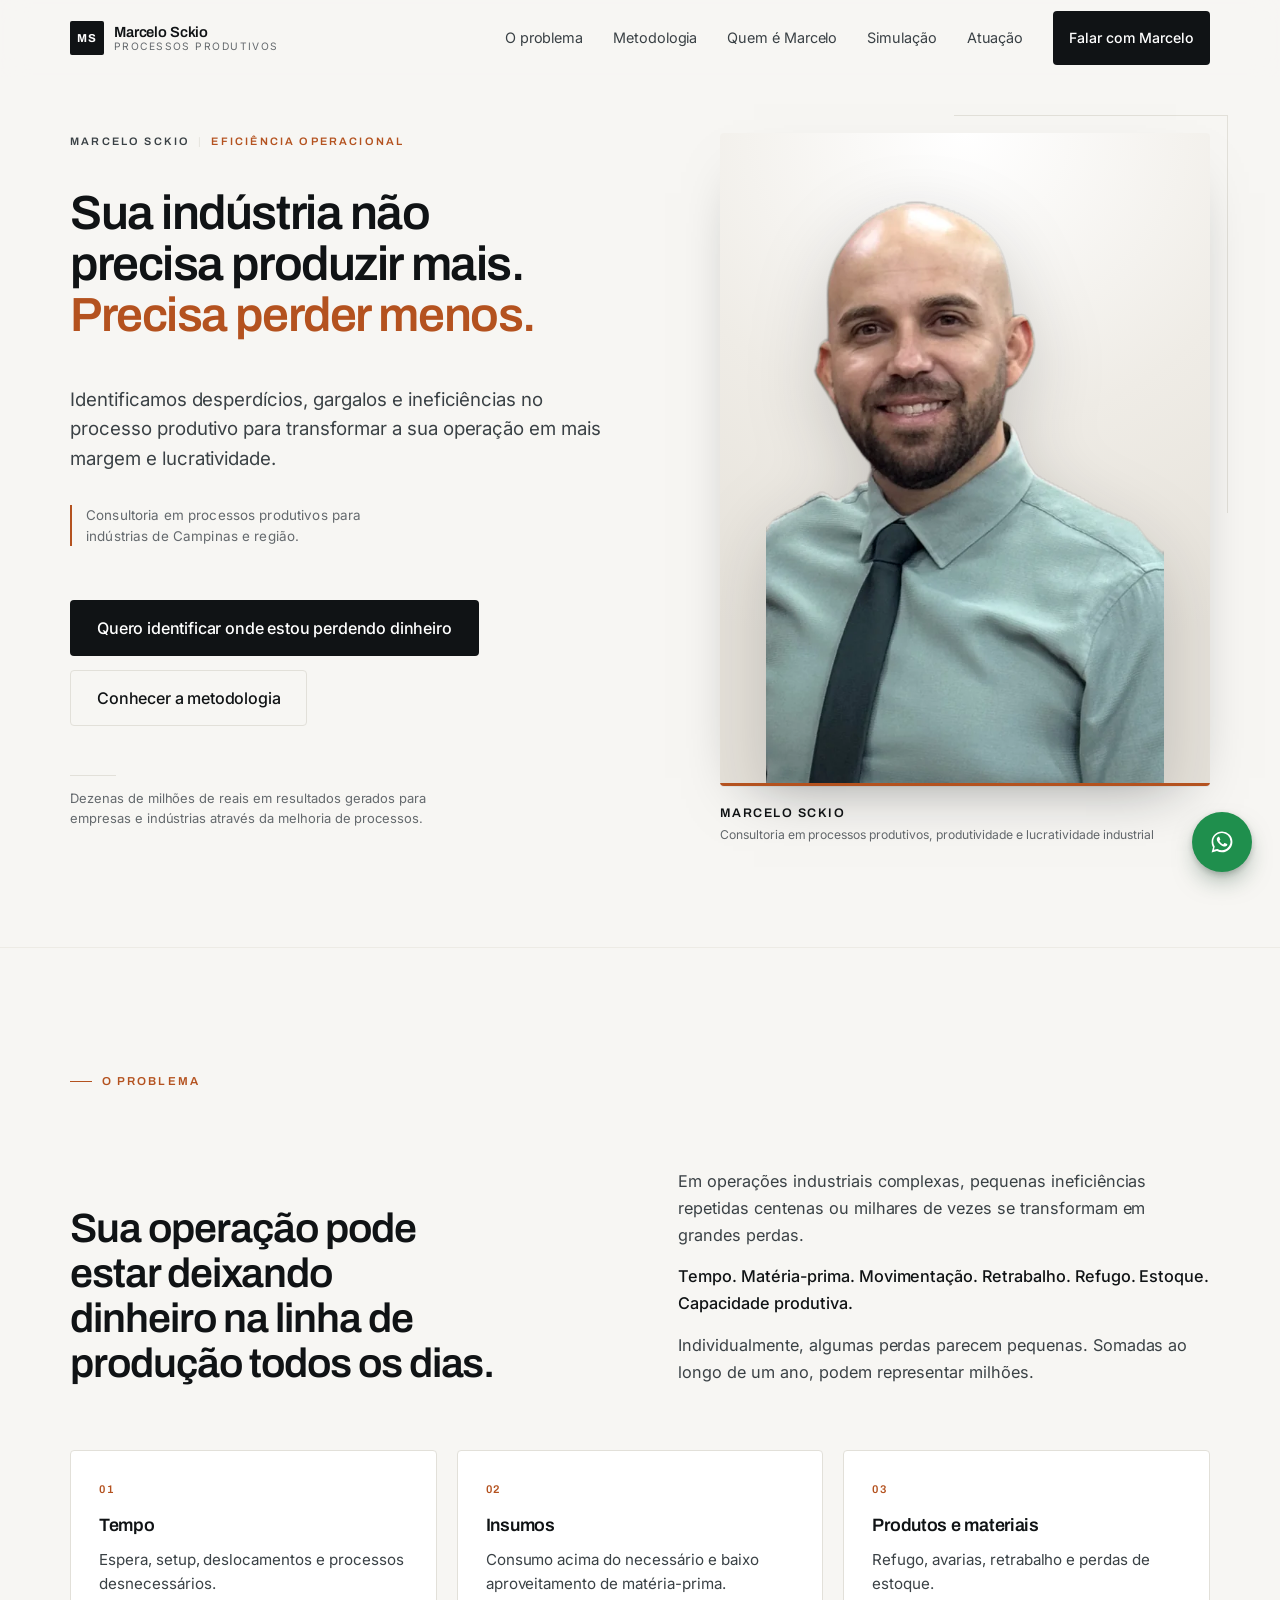
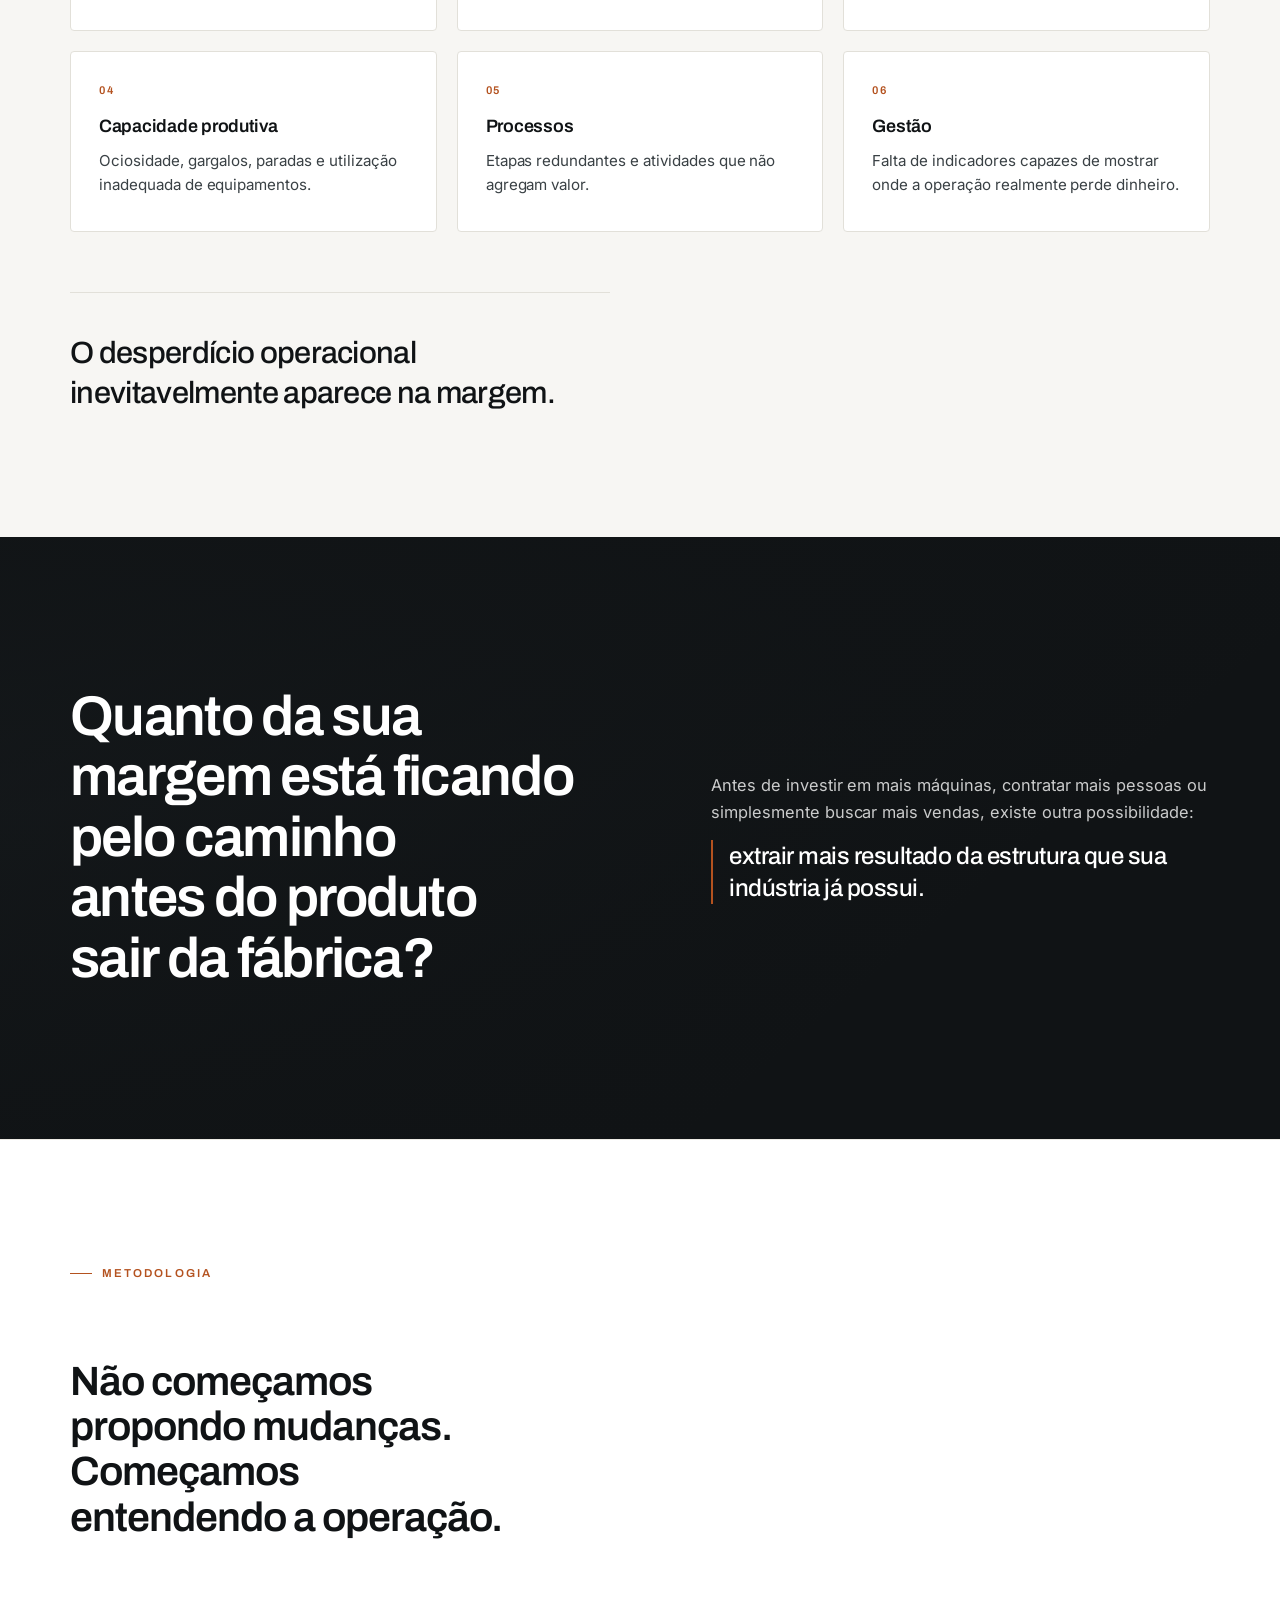
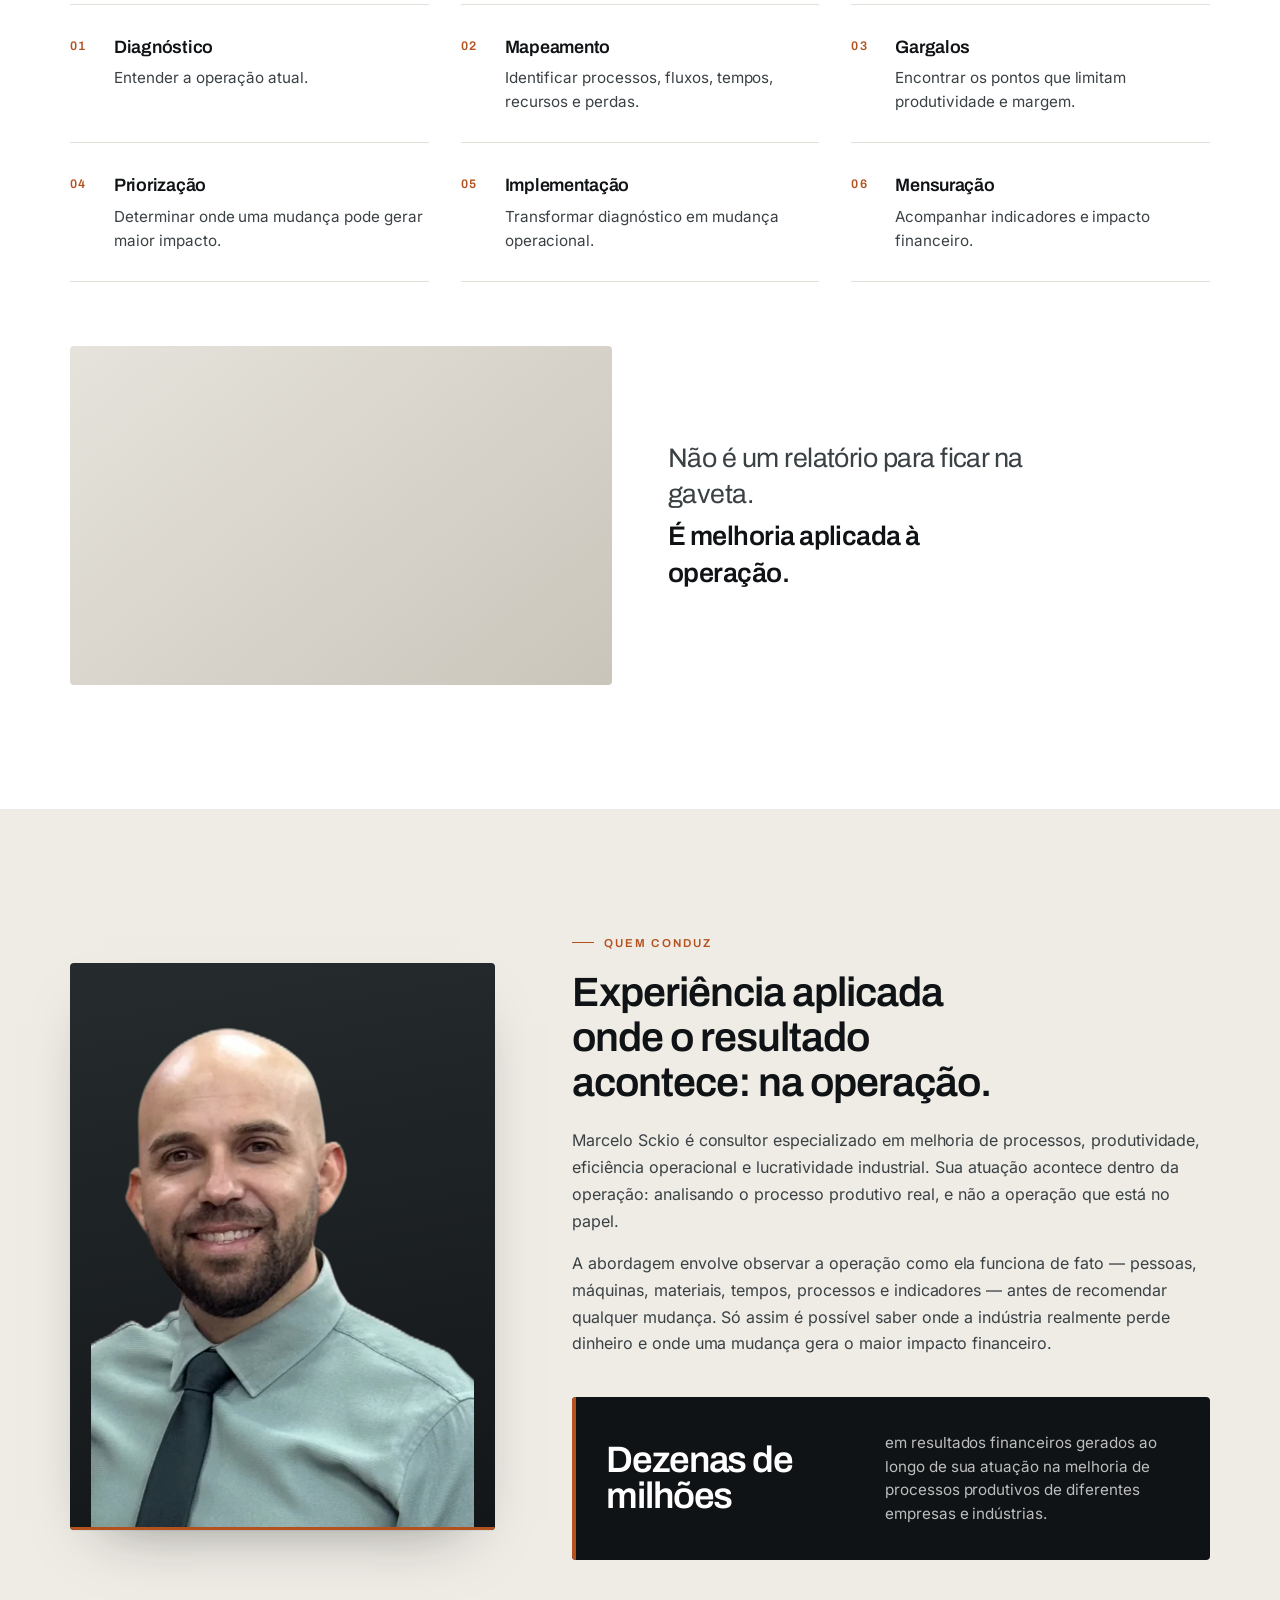
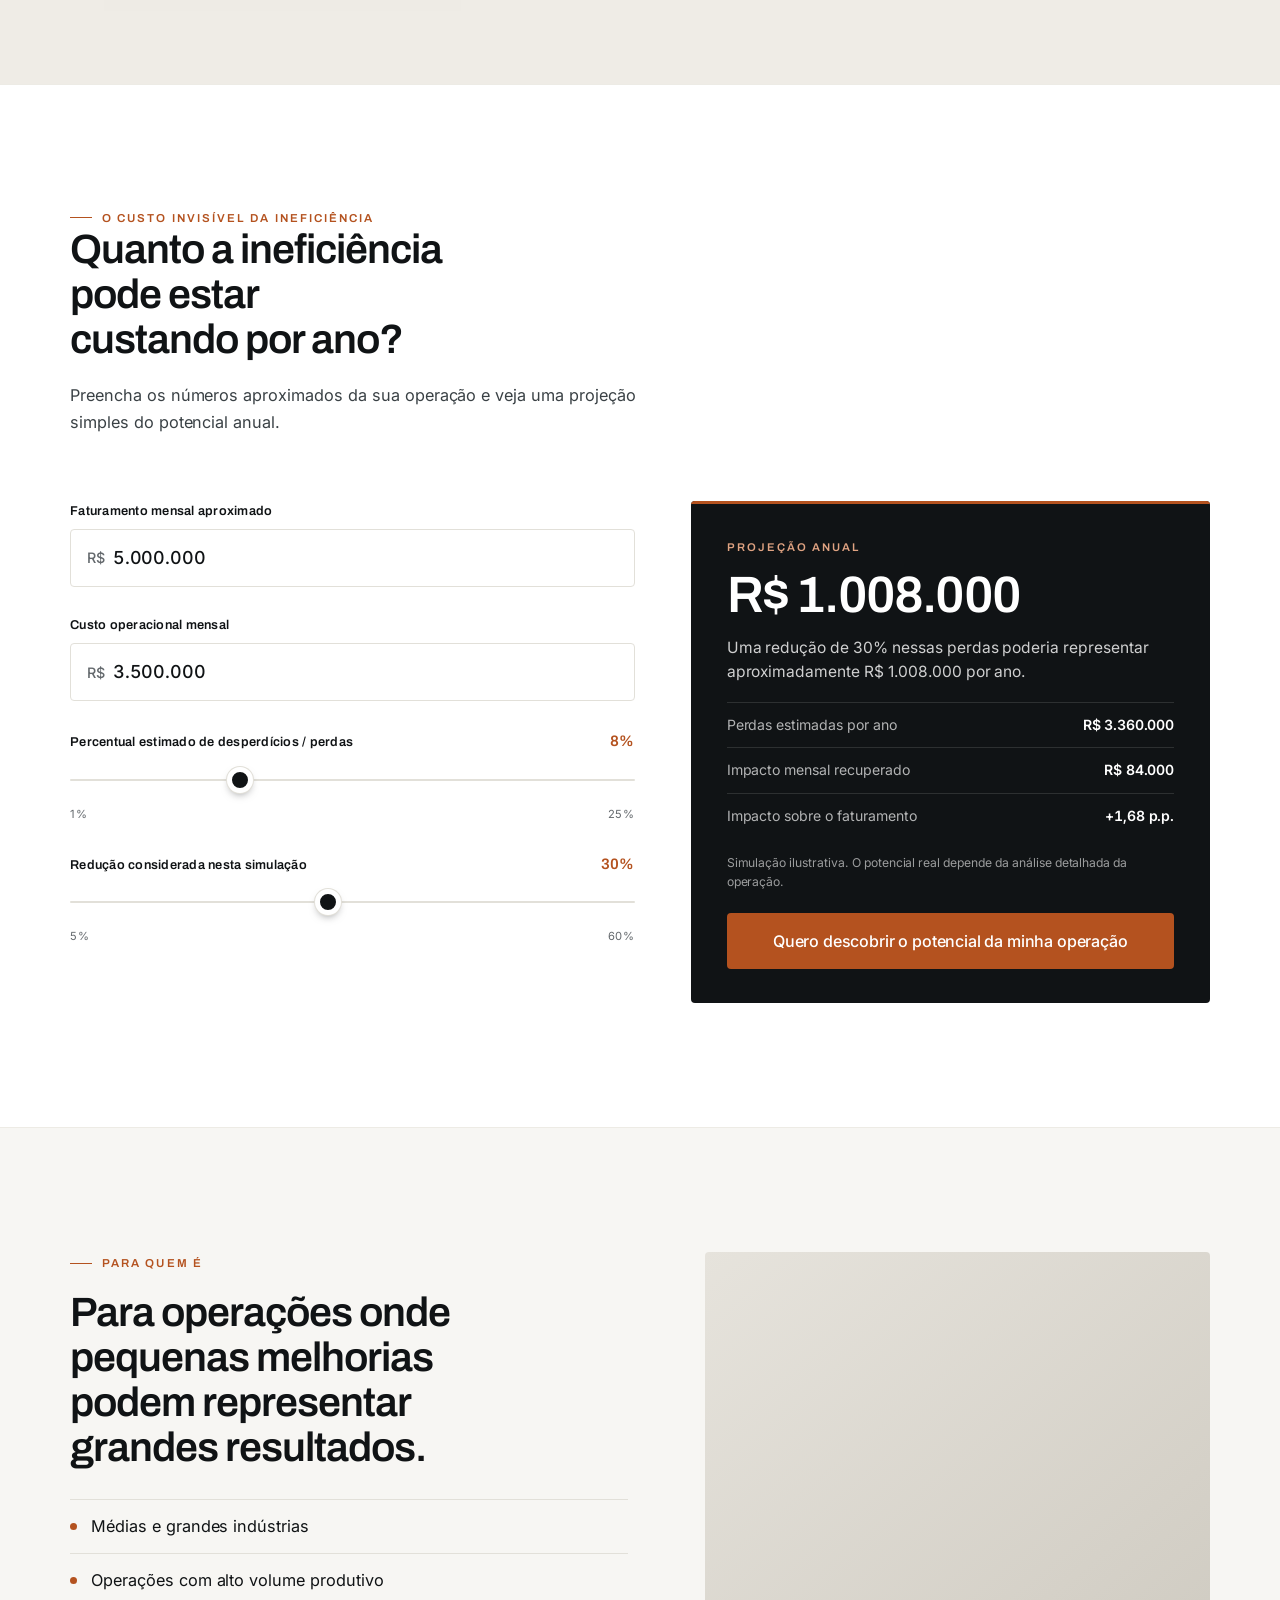
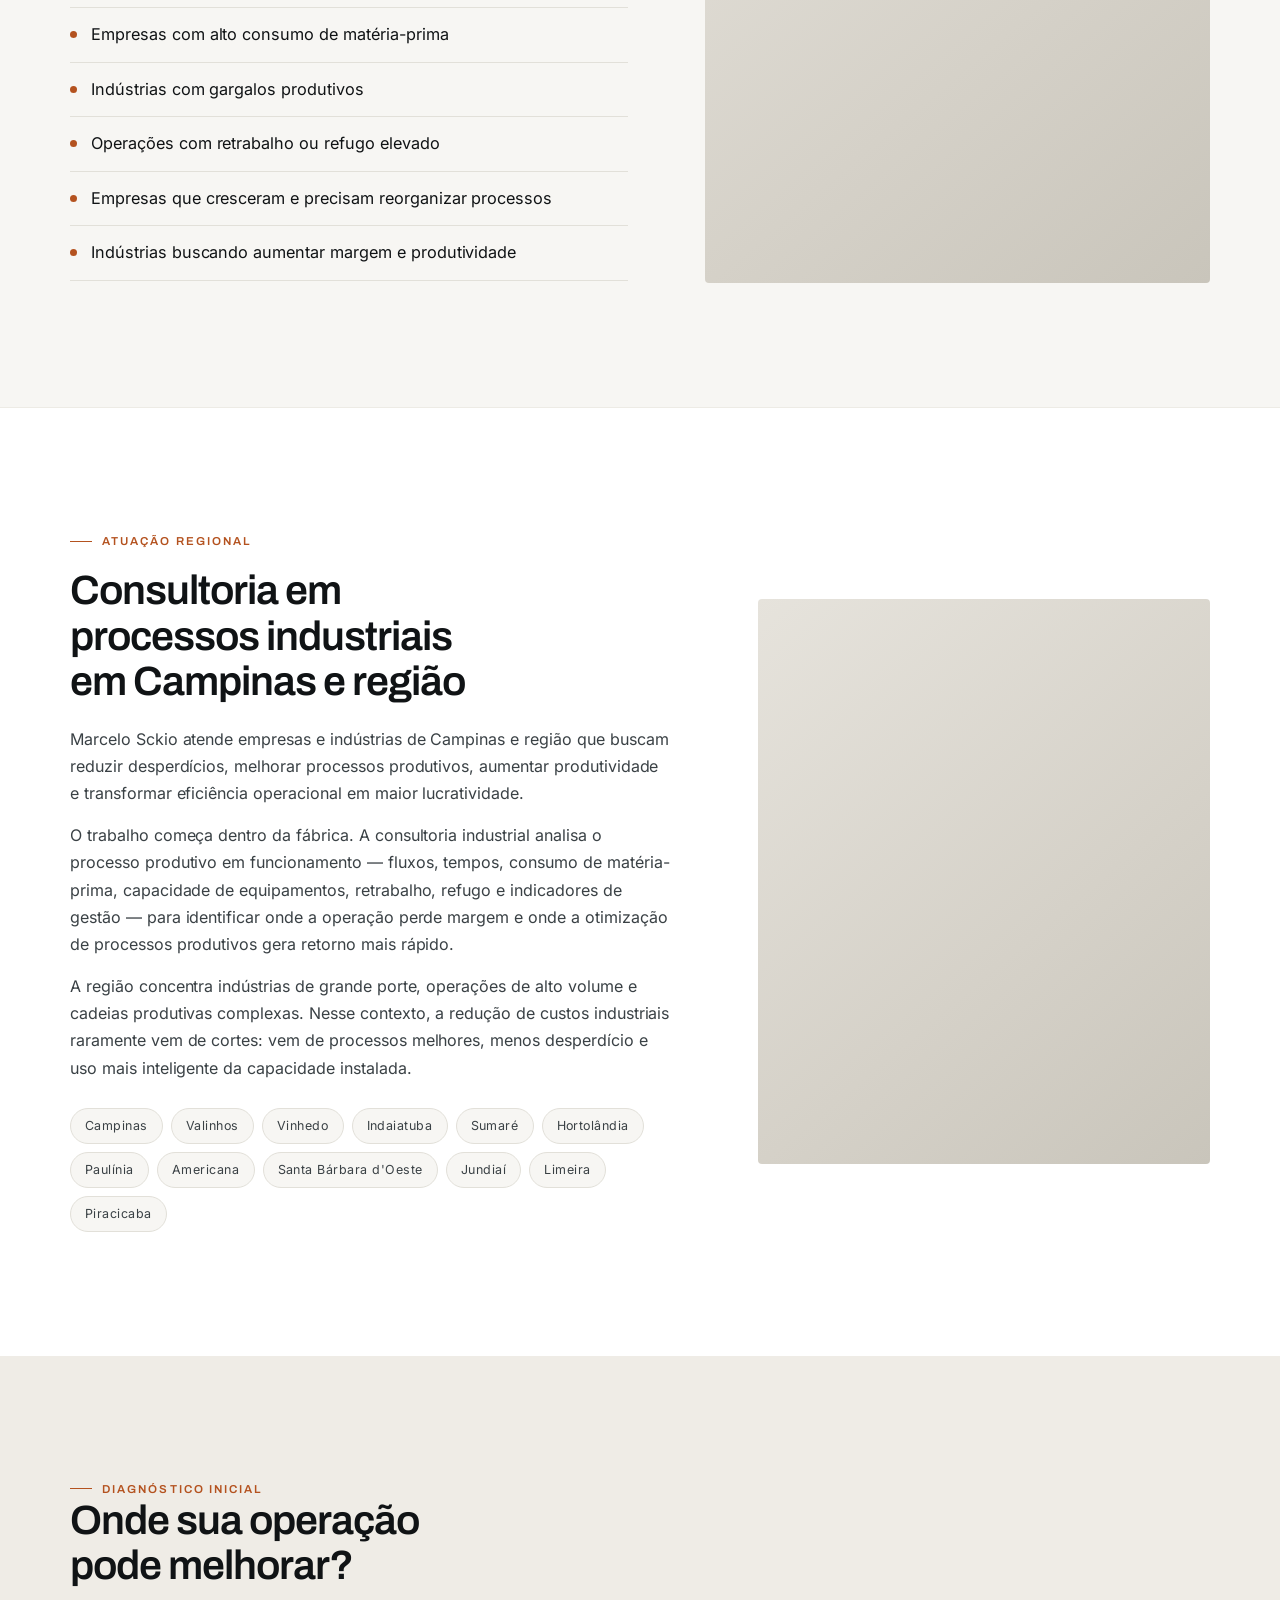
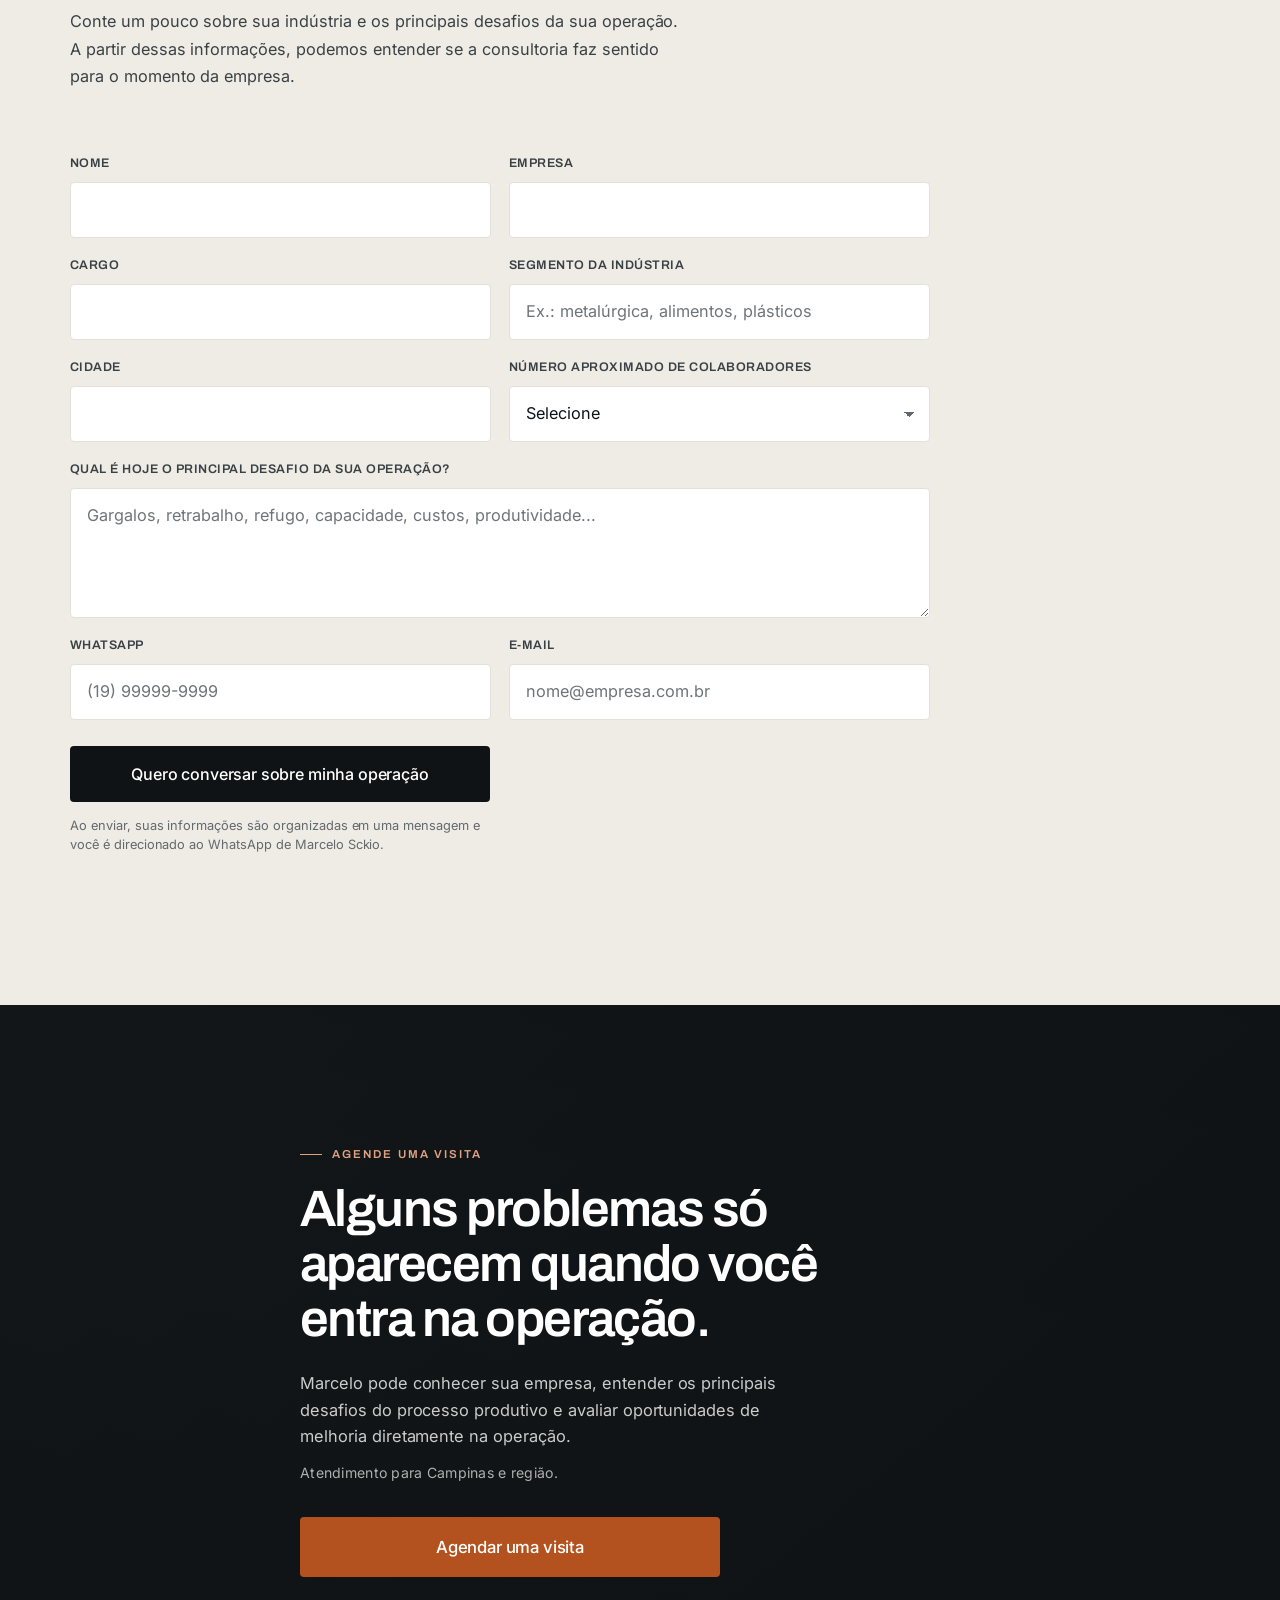
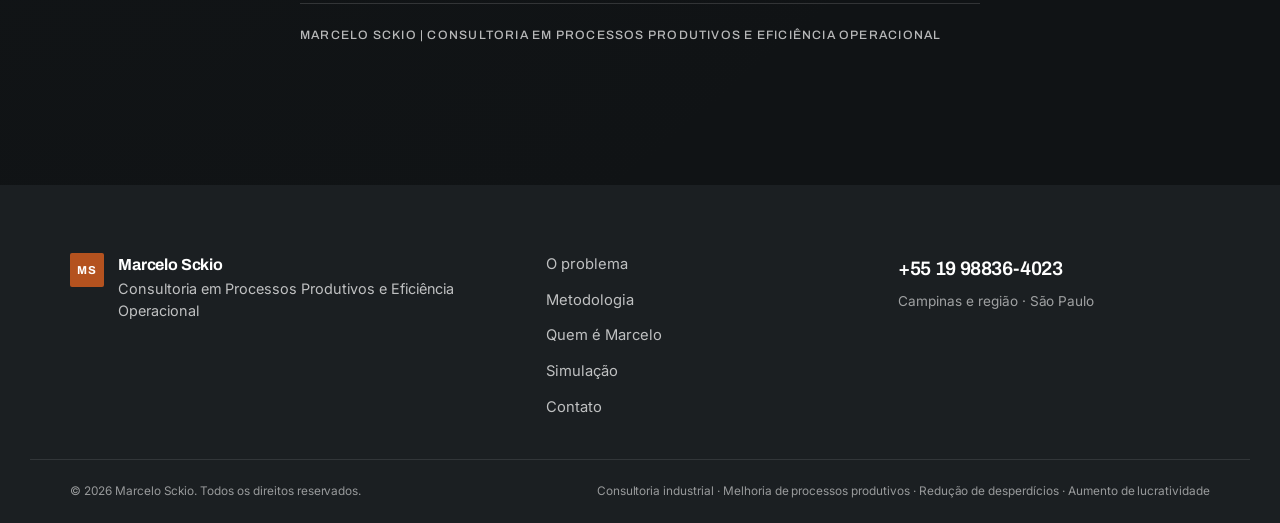
==== marcelo-sckio/index.html @ d34fbc2b "Adiciona site institucional de Marcelo Sckio Site one-page mobile first para consultoria em processo" ====
<!DOCTYPE html>
<html lang="pt-BR">
<head>
<meta charset="utf-8">
<meta name="viewport" content="width=device-width, initial-scale=1, viewport-fit=cover">
<title>Consultoria em Processos Produtivos e Eficiência Operacional | Marcelo Sckio — Campinas e região</title>
<meta name="description" content="Consultoria industrial em Campinas e região. Marcelo Sckio identifica desperdícios, gargalos e ineficiências no processo produtivo para aumentar produtividade, margem e lucratividade da sua indústria.">
<meta name="author" content="Marcelo Sckio">
<meta name="robots" content="index, follow, max-image-preview:large">
<meta name="theme-color" content="#101315">
<link rel="canonical" href="https://www.marcelosckio.com.br/">

<meta property="og:type" content="website">
<meta property="og:locale" content="pt_BR">
<meta property="og:site_name" content="Marcelo Sckio | Consultoria em Processos Produtivos">
<meta property="og:title" content="Sua indústria não precisa produzir mais. Precisa perder menos.">
<meta property="og:description" content="Identificamos desperdícios, gargalos e ineficiências no processo produtivo para transformar a sua operação em mais margem e lucratividade. Campinas e região.">
<meta property="og:url" content="https://www.marcelosckio.com.br/">
<meta property="og:image" content="https://www.marcelosckio.com.br/assets/img/og-marcelo-sckio.jpg">
<meta property="og:image:width" content="1200">
<meta property="og:image:height" content="630">
<meta name="twitter:card" content="summary_large_image">
<meta name="twitter:title" content="Sua indústria não precisa produzir mais. Precisa perder menos.">
<meta name="twitter:description" content="Consultoria em processos produtivos para indústrias de Campinas e região.">
<meta name="twitter:image" content="https://www.marcelosckio.com.br/assets/img/og-marcelo-sckio.jpg">

<link rel="icon" href="assets/img/favicon.svg" type="image/svg+xml">
<link rel="apple-touch-icon" href="assets/img/apple-touch-icon.png">
<link rel="manifest" href="site.webmanifest">

<link rel="preload" href="assets/fonts/archivo-latin.woff2" as="font" type="font/woff2" crossorigin>
<link rel="preload" href="assets/fonts/inter-latin.woff2" as="font" type="font/woff2" crossorigin>
<link rel="preload" as="image" href="assets/img/marcelo-hero-560.webp" imagesrcset="assets/img/marcelo-hero-400.webp 400w, assets/img/marcelo-hero-560.webp 560w, assets/img/marcelo-hero-788.webp 788w" imagesizes="(min-width: 1024px) 490px, (min-width: 760px) 420px, 92vw" fetchpriority="high">
<link rel="preconnect" href="https://images.pexels.com" crossorigin>
<link rel="stylesheet" href="assets/css/styles.css">

<script type="application/ld+json">
{
  "@context": "https://schema.org",
  "@graph": [
    {
      "@type": "ProfessionalService",
      "@id": "https://www.marcelosckio.com.br/#consultoria",
      "name": "Marcelo Sckio | Consultoria em Processos Produtivos e Eficiência Operacional",
      "description": "Consultoria industrial especializada em melhoria de processos produtivos, redução de desperdícios, eficiência operacional e aumento de lucratividade para médias e grandes indústrias de Campinas e região.",
      "url": "https://www.marcelosckio.com.br/",
      "telephone": "+5519988364023",
      "priceRange": "$$$",
      "areaServed": [
        { "@type": "City", "name": "Campinas" },
        { "@type": "AdministrativeArea", "name": "Região Metropolitana de Campinas" },
        { "@type": "State", "name": "São Paulo" }
      ],
      "address": {
        "@type": "PostalAddress",
        "addressLocality": "Campinas",
        "addressRegion": "SP",
        "addressCountry": "BR"
      },
      "serviceType": [
        "Consultoria industrial",
        "Melhoria de processos produtivos",
        "Redução de desperdícios",
        "Eficiência operacional",
        "Aumento de produtividade industrial",
        "Redução de custos industriais"
      ],
      "provider": { "@id": "https://www.marcelosckio.com.br/#marcelo" }
    },
    {
      "@type": "Person",
      "@id": "https://www.marcelosckio.com.br/#marcelo",
      "name": "Marcelo Sckio",
      "jobTitle": "Consultor em Processos Produtivos e Eficiência Operacional",
      "image": "https://www.marcelosckio.com.br/assets/img/marcelo-hero-788.webp",
      "telephone": "+5519988364023",
      "knowsAbout": [
        "Melhoria de processos produtivos",
        "Redução de desperdícios na indústria",
        "Eficiência operacional",
        "Produtividade industrial",
        "Lucratividade industrial"
      ],
      "areaServed": "Campinas e região"
    },
    {
      "@type": "WebSite",
      "@id": "https://www.marcelosckio.com.br/#site",
      "url": "https://www.marcelosckio.com.br/",
      "name": "Marcelo Sckio | Consultoria em Processos Produtivos",
      "inLanguage": "pt-BR",
      "publisher": { "@id": "https://www.marcelosckio.com.br/#marcelo" }
    }
  ]
}
</script>
</head>
<body>
<a class="skip-link" href="#conteudo">Ir para o conteúdo</a>

<header class="site-header" id="header">
  <div class="shell site-header__inner">
    <a class="brand" href="#topo" aria-label="Marcelo Sckio — início">
      <span class="brand__mark" aria-hidden="true">MS</span>
      <span class="brand__text">
        <strong>Marcelo Sckio</strong>
        <span>Processos Produtivos</span>
      </span>
    </a>

    <nav class="nav" id="nav" aria-label="Navegação principal">
      <a href="#problema">O problema</a>
      <a href="#metodologia">Metodologia</a>
      <a href="#marcelo">Quem é Marcelo</a>
      <a href="#calculadora">Simulação</a>
      <a href="#campinas">Atuação</a>
      <a class="nav__cta" href="#contato">Falar com Marcelo</a>
    </nav>

    <button class="nav-toggle" id="navToggle" type="button" aria-expanded="false" aria-controls="nav" aria-label="Abrir menu">
      <span class="nav-toggle__bar" aria-hidden="true"></span>
      <span class="nav-toggle__bar" aria-hidden="true"></span>
    </button>
  </div>
</header>

<main id="conteudo">

  <!-- ============ HERO ============ -->
  <section class="hero" id="topo">
    <div class="shell hero__grid">
      <p class="eyebrow reveal">Marcelo Sckio <span aria-hidden="true">|</span> <span class="eyebrow__alt">Eficiência Operacional</span></p>

      <h1 class="hero__title reveal">
        Sua indústria não precisa produzir mais.
        <em>Precisa perder menos.</em>
      </h1>

      <div class="hero__figure reveal">
        <div class="portrait">
          <img
            src="assets/img/marcelo-hero-560.webp"
            srcset="assets/img/marcelo-hero-400.webp 400w, assets/img/marcelo-hero-560.webp 560w, assets/img/marcelo-hero-788.webp 788w"
            sizes="(min-width: 1024px) 490px, (min-width: 760px) 420px, 92vw"
            width="788" height="1290"
            alt="Marcelo Sckio, consultor em processos produtivos e eficiência operacional"
            fetchpriority="high" decoding="async">
        </div>
        <p class="portrait__caption">
          <strong>Marcelo Sckio</strong>
          Consultoria em processos produtivos, produtividade e lucratividade industrial
        </p>
      </div>

      <p class="hero__sub reveal">
        Identificamos desperdícios, gargalos e ineficiências no processo produtivo para transformar a sua operação em mais margem e lucratividade.
      </p>

      <p class="hero__note reveal">
        Consultoria em processos produtivos para indústrias de Campinas e região.
      </p>

      <div class="hero__actions reveal">
        <a class="btn btn--primary" href="#contato">Quero identificar onde estou perdendo dinheiro</a>
        <a class="btn btn--ghost" href="#metodologia">Conhecer a metodologia</a>
      </div>

      <p class="hero__proof reveal">
        <span class="hero__proof-rule" aria-hidden="true"></span>
        Dezenas de milhões de reais em resultados gerados para empresas e indústrias através da melhoria de processos.
      </p>
    </div>
  </section>

  <!-- ============ PROBLEMA ============ -->
  <section class="section section--problema" id="problema">
    <div class="shell">
      <header class="section__head">
        <p class="kicker reveal">O problema</p>
        <h2 class="section__title reveal">Sua operação pode estar deixando dinheiro na linha de produção todos os dias.</h2>
        <div class="section__lead reveal">
          <p>Em operações industriais complexas, pequenas ineficiências repetidas centenas ou milhares de vezes se transformam em grandes perdas.</p>
          <p class="lead-strong">Tempo. Matéria-prima. Movimentação. Retrabalho. Refugo. Estoque. Capacidade produtiva.</p>
          <p>Individualmente, algumas perdas parecem pequenas. Somadas ao longo de um ano, podem representar milhões.</p>
        </div>
      </header>

      <ul class="cards reveal-stagger">
        <li class="card">
          <span class="card__index" aria-hidden="true">01</span>
          <h3 class="card__title">Tempo</h3>
          <p>Espera, setup, deslocamentos e processos desnecessários.</p>
        </li>
        <li class="card">
          <span class="card__index" aria-hidden="true">02</span>
          <h3 class="card__title">Insumos</h3>
          <p>Consumo acima do necessário e baixo aproveitamento de matéria-prima.</p>
        </li>
        <li class="card">
          <span class="card__index" aria-hidden="true">03</span>
          <h3 class="card__title">Produtos e materiais</h3>
          <p>Refugo, avarias, retrabalho e perdas de estoque.</p>
        </li>
        <li class="card">
          <span class="card__index" aria-hidden="true">04</span>
          <h3 class="card__title">Capacidade produtiva</h3>
          <p>Ociosidade, gargalos, paradas e utilização inadequada de equipamentos.</p>
        </li>
        <li class="card">
          <span class="card__index" aria-hidden="true">05</span>
          <h3 class="card__title">Processos</h3>
          <p>Etapas redundantes e atividades que não agregam valor.</p>
        </li>
        <li class="card">
          <span class="card__index" aria-hidden="true">06</span>
          <h3 class="card__title">Gestão</h3>
          <p>Falta de indicadores capazes de mostrar onde a operação realmente perde dinheiro.</p>
        </li>
      </ul>

      <p class="statement reveal">O desperdício operacional inevitavelmente aparece na margem.</p>
    </div>
  </section>

  <!-- ============ IMPACTO ============ -->
  <section class="impacto" id="impacto" aria-labelledby="impacto-titulo">
    <picture class="impacto__media">
      <img
        src="https://images.pexels.com/photos/13974251/pexels-photo-13974251.jpeg?auto=compress&cs=tinysrgb&fit=crop&w=1200&h=744"
        srcset="https://images.pexels.com/photos/13974251/pexels-photo-13974251.jpeg?auto=compress&cs=tinysrgb&fit=crop&w=800&h=496 800w,
                https://images.pexels.com/photos/13974251/pexels-photo-13974251.jpeg?auto=compress&cs=tinysrgb&fit=crop&w=1200&h=744 1200w,
                https://images.pexels.com/photos/13974251/pexels-photo-13974251.jpeg?auto=compress&cs=tinysrgb&fit=crop&w=1800&h=1116 1800w"
        sizes="100vw" width="1800" height="1116" loading="lazy" decoding="async"
        alt="Linha de produção industrial em operação">
    </picture>
    <div class="shell impacto__inner">
      <h2 class="impacto__title" id="impacto-titulo">Quanto da sua margem está ficando pelo caminho antes do produto sair da fábrica?</h2>
      <div class="impacto__text">
        <p>Antes de investir em mais máquinas, contratar mais pessoas ou simplesmente buscar mais vendas, existe outra possibilidade:</p>
        <p class="impacto__highlight">extrair mais resultado da estrutura que sua indústria já possui.</p>
      </div>
    </div>
  </section>

  <!-- ============ METODOLOGIA ============ -->
  <section class="section section--metodologia" id="metodologia">
    <div class="shell">
      <header class="section__head">
        <p class="kicker reveal">Metodologia</p>
        <h2 class="section__title reveal">Não começamos propondo mudanças. Começamos entendendo a operação.</h2>
      </header>

      <ol class="steps reveal-stagger">
        <li class="step">
          <span class="step__num">01</span>
          <div class="step__body">
            <h3>Diagnóstico</h3>
            <p>Entender a operação atual.</p>
          </div>
        </li>
        <li class="step">
          <span class="step__num">02</span>
          <div class="step__body">
            <h3>Mapeamento</h3>
            <p>Identificar processos, fluxos, tempos, recursos e perdas.</p>
          </div>
        </li>
        <li class="step">
          <span class="step__num">03</span>
          <div class="step__body">
            <h3>Gargalos</h3>
            <p>Encontrar os pontos que limitam produtividade e margem.</p>
          </div>
        </li>
        <li class="step">
          <span class="step__num">04</span>
          <div class="step__body">
            <h3>Priorização</h3>
            <p>Determinar onde uma mudança pode gerar maior impacto.</p>
          </div>
        </li>
        <li class="step">
          <span class="step__num">05</span>
          <div class="step__body">
            <h3>Implementação</h3>
            <p>Transformar diagnóstico em mudança operacional.</p>
          </div>
        </li>
        <li class="step">
          <span class="step__num">06</span>
          <div class="step__body">
            <h3>Mensuração</h3>
            <p>Acompanhar indicadores e impacto financeiro.</p>
          </div>
        </li>
      </ol>

      <div class="method-note reveal">
        <figure class="method-note__media">
          <img
            src="https://images.pexels.com/photos/32845694/pexels-photo-32845694.jpeg?auto=compress&cs=tinysrgb&fit=crop&w=900&h=594"
            srcset="https://images.pexels.com/photos/32845694/pexels-photo-32845694.jpeg?auto=compress&cs=tinysrgb&fit=crop&w=600&h=396 600w,
                https://images.pexels.com/photos/32845694/pexels-photo-32845694.jpeg?auto=compress&cs=tinysrgb&fit=crop&w=900&h=594 900w,
                https://images.pexels.com/photos/32845694/pexels-photo-32845694.jpeg?auto=compress&cs=tinysrgb&fit=crop&w=1400&h=924 1400w"
            sizes="(min-width: 1024px) 46vw, 92vw" width="1400" height="924" loading="lazy" decoding="async"
            alt="Acompanhamento e análise de indicadores de produção no chão de fábrica">
        </figure>
        <p class="method-note__text">Não é um relatório para ficar na gaveta. <strong>É melhoria aplicada à operação.</strong></p>
      </div>
    </div>
  </section>

  <!-- ============ AUTORIDADE ============ -->
  <section class="section section--marcelo" id="marcelo">
    <div class="shell autoridade">
      <div class="autoridade__media reveal">
        <div class="portrait portrait--dark">
          <img
            src="assets/img/marcelo-retrato-560.webp"
            srcset="assets/img/marcelo-retrato-360.webp 360w, assets/img/marcelo-retrato-560.webp 560w, assets/img/marcelo-retrato-750.webp 750w"
            sizes="(min-width: 1024px) 420px, (min-width: 640px) 360px, 92vw"
            width="750" height="1110" loading="lazy" decoding="async"
            alt="Marcelo Sckio, consultor especializado em melhoria de processos produtivos">
        </div>
      </div>

      <div class="autoridade__content">
        <p class="kicker reveal">Quem conduz</p>
        <h2 class="section__title reveal">Experiência aplicada onde o resultado acontece: na operação.</h2>

        <div class="autoridade__text reveal">
          <p>Marcelo Sckio é consultor especializado em melhoria de processos, produtividade, eficiência operacional e lucratividade industrial. Sua atuação acontece dentro da operação: analisando o processo produtivo real, e não a operação que está no papel.</p>
          <p>A abordagem envolve observar a operação como ela funciona de fato — pessoas, máquinas, materiais, tempos, processos e indicadores — antes de recomendar qualquer mudança. Só assim é possível saber onde a indústria realmente perde dinheiro e onde uma mudança gera o maior impacto financeiro.</p>
        </div>

        <div class="figure-stat reveal">
          <strong class="figure-stat__value">Dezenas de milhões</strong>
          <span class="figure-stat__label">em resultados financeiros gerados ao longo de sua atuação na melhoria de processos produtivos de diferentes empresas e indústrias.</span>
        </div>
      </div>
    </div>
  </section>

  <!-- ============ CALCULADORA ============ -->
  <section class="section section--calc" id="calculadora">
    <div class="shell">
      <header class="section__head section__head--center">
        <p class="kicker reveal">O custo invisível da ineficiência</p>
        <h2 class="section__title reveal">Quanto a ineficiência pode estar custando por ano?</h2>
        <p class="section__lead reveal">Preencha os números aproximados da sua operação e veja uma projeção simples do potencial anual.</p>
      </header>

      <form class="calc reveal" id="calc" novalidate>
        <div class="calc__fields">
          <div class="field">
            <label for="faturamento">Faturamento mensal aproximado</label>
            <div class="field__money">
              <span aria-hidden="true">R$</span>
              <input type="text" id="faturamento" name="faturamento" inputmode="numeric" autocomplete="off" value="5.000.000" aria-describedby="calc-ajuda">
            </div>
          </div>

          <div class="field">
            <label for="custo">Custo operacional mensal</label>
            <div class="field__money">
              <span aria-hidden="true">R$</span>
              <input type="text" id="custo" name="custo" inputmode="numeric" autocomplete="off" value="3.500.000">
            </div>
          </div>

          <div class="field">
            <label for="perda">Percentual estimado de desperdícios / perdas <output for="perda" id="perdaOut">8%</output></label>
            <input type="range" id="perda" name="perda" min="1" max="25" step="1" value="8">
            <div class="field__scale" aria-hidden="true"><span>1%</span><span>25%</span></div>
          </div>

          <div class="field">
            <label for="reducao">Redução considerada nesta simulação <output for="reducao" id="reducaoOut">30%</output></label>
            <input type="range" id="reducao" name="reducao" min="5" max="60" step="5" value="30">
            <div class="field__scale" aria-hidden="true"><span>5%</span><span>60%</span></div>
          </div>
        </div>

        <div class="calc__result" aria-live="polite">
          <p class="calc__result-label">Projeção anual</p>
          <p class="calc__result-value" id="calcValor">R$ 1.008.000</p>
          <p class="calc__result-text" id="calcTexto">
            Uma redução de 30% nessas perdas poderia representar aproximadamente R$ 1.008.000 por ano.
          </p>
          <ul class="calc__breakdown">
            <li><span>Perdas estimadas por ano</span><strong id="calcPerdas">R$ 3.360.000</strong></li>
            <li><span>Impacto mensal recuperado</span><strong id="calcMes">R$ 84.000</strong></li>
            <li><span>Impacto sobre o faturamento</span><strong id="calcMargem">+1,68 p.p.</strong></li>
          </ul>
          <p class="calc__disclaimer" id="calc-ajuda">Simulação ilustrativa. O potencial real depende da análise detalhada da operação.</p>
          <a class="btn btn--primary btn--block" href="#contato">Quero descobrir o potencial da minha operação</a>
        </div>
      </form>
    </div>
  </section>

  <!-- ============ PARA QUEM É ============ -->
  <section class="section section--publico" id="para-quem">
    <div class="shell publico">
      <div class="publico__content">
        <p class="kicker reveal">Para quem é</p>
        <h2 class="section__title reveal">Para operações onde pequenas melhorias podem representar grandes resultados.</h2>
        <ul class="checklist reveal-stagger">
          <li>Médias e grandes indústrias</li>
          <li>Operações com alto volume produtivo</li>
          <li>Empresas com alto consumo de matéria-prima</li>
          <li>Indústrias com gargalos produtivos</li>
          <li>Operações com retrabalho ou refugo elevado</li>
          <li>Empresas que cresceram e precisam reorganizar processos</li>
          <li>Indústrias buscando aumentar margem e produtividade</li>
        </ul>
      </div>
      <figure class="publico__media reveal">
        <img
          src="https://images.pexels.com/photos/30824313/pexels-photo-30824313.jpeg?auto=compress&cs=tinysrgb&fit=crop&w=900&h=1125"
          srcset="https://images.pexels.com/photos/30824313/pexels-photo-30824313.jpeg?auto=compress&cs=tinysrgb&fit=crop&w=600&h=750 600w,
                https://images.pexels.com/photos/30824313/pexels-photo-30824313.jpeg?auto=compress&cs=tinysrgb&fit=crop&w=900&h=1125 900w,
                https://images.pexels.com/photos/30824313/pexels-photo-30824313.jpeg?auto=compress&cs=tinysrgb&fit=crop&w=1300&h=1625 1300w"
          sizes="(min-width: 1024px) 44vw, 92vw" width="1300" height="1625" loading="lazy" decoding="async"
          alt="Movimentação interna de materiais e estoque em operação industrial">
      </figure>
    </div>
  </section>

  <!-- ============ CAMPINAS / SEO ============ -->
  <section class="section section--regiao" id="campinas">
    <div class="shell regiao">
      <div class="regiao__content">
        <p class="kicker reveal">Atuação regional</p>
        <h2 class="section__title reveal">Consultoria em processos industriais em Campinas e região</h2>
        <div class="regiao__text reveal">
          <p>Marcelo Sckio atende empresas e indústrias de Campinas e região que buscam reduzir desperdícios, melhorar processos produtivos, aumentar produtividade e transformar eficiência operacional em maior lucratividade.</p>
          <p>O trabalho começa dentro da fábrica. A consultoria industrial analisa o processo produtivo em funcionamento — fluxos, tempos, consumo de matéria-prima, capacidade de equipamentos, retrabalho, refugo e indicadores de gestão — para identificar onde a operação perde margem e onde a otimização de processos produtivos gera retorno mais rápido.</p>
          <p>A região concentra indústrias de grande porte, operações de alto volume e cadeias produtivas complexas. Nesse contexto, a redução de custos industriais raramente vem de cortes: vem de processos melhores, menos desperdício e uso mais inteligente da capacidade instalada.</p>
        </div>
        <ul class="regiao__tags reveal">
          <li>Campinas</li><li>Valinhos</li><li>Vinhedo</li><li>Indaiatuba</li><li>Sumaré</li>
          <li>Hortolândia</li><li>Paulínia</li><li>Americana</li><li>Santa Bárbara d'Oeste</li>
          <li>Jundiaí</li><li>Limeira</li><li>Piracicaba</li>
        </ul>
      </div>
      <figure class="regiao__media reveal">
        <img
          src="https://images.pexels.com/photos/34207359/pexels-photo-34207359.jpeg?auto=compress&cs=tinysrgb&fit=crop&w=900&h=1035"
          srcset="https://images.pexels.com/photos/34207359/pexels-photo-34207359.jpeg?auto=compress&cs=tinysrgb&fit=crop&w=600&h=690 600w,
                https://images.pexels.com/photos/34207359/pexels-photo-34207359.jpeg?auto=compress&cs=tinysrgb&fit=crop&w=900&h=1035 900w,
                https://images.pexels.com/photos/34207359/pexels-photo-34207359.jpeg?auto=compress&cs=tinysrgb&fit=crop&w=1300&h=1495 1300w"
          sizes="(min-width: 1024px) 40vw, 92vw" width="1300" height="1495" loading="lazy" decoding="async"
          alt="Automação industrial em linha de manufatura de médio e grande porte">
      </figure>
    </div>
  </section>

  <!-- ============ FORMULÁRIO ============ -->
  <section class="section section--form" id="contato">
    <div class="shell">
      <header class="section__head section__head--center">
        <p class="kicker reveal">Diagnóstico inicial</p>
        <h2 class="section__title reveal">Onde sua operação pode melhorar?</h2>
        <p class="section__lead reveal">Conte um pouco sobre sua indústria e os principais desafios da sua operação. A partir dessas informações, podemos entender se a consultoria faz sentido para o momento da empresa.</p>
      </header>

      <form class="form reveal" id="leadForm" novalidate>
        <div class="form__grid">
          <div class="field field--half">
            <label for="nome">Nome</label>
            <input type="text" id="nome" name="nome" autocomplete="name" required>
          </div>
          <div class="field field--half">
            <label for="empresa">Empresa</label>
            <input type="text" id="empresa" name="empresa" autocomplete="organization" required>
          </div>
          <div class="field field--half">
            <label for="cargo">Cargo</label>
            <input type="text" id="cargo" name="cargo" autocomplete="organization-title">
          </div>
          <div class="field field--half">
            <label for="segmento">Segmento da indústria</label>
            <input type="text" id="segmento" name="segmento" placeholder="Ex.: metalúrgica, alimentos, plásticos">
          </div>
          <div class="field field--half">
            <label for="cidade">Cidade</label>
            <input type="text" id="cidade" name="cidade" autocomplete="address-level2">
          </div>
          <div class="field field--half">
            <label for="colaboradores">Número aproximado de colaboradores</label>
            <select id="colaboradores" name="colaboradores">
              <option value="">Selecione</option>
              <option>Até 50</option>
              <option>51 a 150</option>
              <option>151 a 300</option>
              <option>301 a 600</option>
              <option>Mais de 600</option>
            </select>
          </div>
          <div class="field field--full">
            <label for="desafio">Qual é hoje o principal desafio da sua operação?</label>
            <textarea id="desafio" name="desafio" rows="4" placeholder="Gargalos, retrabalho, refugo, capacidade, custos, produtividade..."></textarea>
          </div>
          <div class="field field--half">
            <label for="whatsapp">WhatsApp</label>
            <input type="tel" id="whatsapp" name="whatsapp" inputmode="tel" autocomplete="tel" placeholder="(19) 99999-9999" required>
          </div>
          <div class="field field--half">
            <label for="email">E-mail</label>
            <input type="email" id="email" name="email" autocomplete="email" placeholder="nome@empresa.com.br">
          </div>
        </div>

        <button class="btn btn--primary btn--block" type="submit">Quero conversar sobre minha operação</button>
        <p class="form__hint">Ao enviar, suas informações são organizadas em uma mensagem e você é direcionado ao WhatsApp de Marcelo Sckio.</p>
        <p class="form__status" id="formStatus" role="status" aria-live="polite"></p>
      </form>
    </div>
  </section>

  <!-- ============ VISITA ============ -->
  <section class="visita" id="visita" aria-labelledby="visita-titulo">
    <picture class="visita__media">
      <img
        src="https://images.pexels.com/photos/23232403/pexels-photo-23232403.jpeg?auto=compress&cs=tinysrgb&fit=crop&w=1200&h=744"
        srcset="https://images.pexels.com/photos/23232403/pexels-photo-23232403.jpeg?auto=compress&cs=tinysrgb&fit=crop&w=800&h=496 800w,
                https://images.pexels.com/photos/23232403/pexels-photo-23232403.jpeg?auto=compress&cs=tinysrgb&fit=crop&w=1200&h=744 1200w,
                https://images.pexels.com/photos/23232403/pexels-photo-23232403.jpeg?auto=compress&cs=tinysrgb&fit=crop&w=1800&h=1116 1800w"
        sizes="100vw" width="1800" height="1116" loading="lazy" decoding="async"
        alt="Operadora acompanhando o processo produtivo em linha de produção industrial">
    </picture>
    <div class="shell visita__inner">
      <p class="kicker kicker--light">Agende uma visita</p>
      <h2 class="visita__title" id="visita-titulo">Alguns problemas só aparecem quando você entra na operação.</h2>
      <p class="visita__text">Marcelo pode conhecer sua empresa, entender os principais desafios do processo produtivo e avaliar oportunidades de melhoria diretamente na operação.</p>
      <p class="visita__region">Atendimento para Campinas e região.</p>
      <a class="btn btn--accent btn--lg" href="https://wa.me/5519988364023?text=Vim%20pelo%20site%20e%20gostaria%20de%20agendar%20uma%20visita%20para%20conversarmos%20sobre%20os%20processos%20da%20minha%20empresa." target="_blank" rel="noopener">Agendar uma visita</a>
      <p class="visita__sign">Marcelo Sckio <span aria-hidden="true">|</span> Consultoria em Processos Produtivos e Eficiência Operacional</p>
    </div>
  </section>
</main>

<footer class="site-footer">
  <div class="shell site-footer__inner">
    <div class="site-footer__brand">
      <span class="brand__mark" aria-hidden="true">MS</span>
      <p><strong>Marcelo Sckio</strong><br>Consultoria em Processos Produtivos e Eficiência Operacional</p>
    </div>
    <nav class="site-footer__nav" aria-label="Navegação do rodapé">
      <a href="#problema">O problema</a>
      <a href="#metodologia">Metodologia</a>
      <a href="#marcelo">Quem é Marcelo</a>
      <a href="#calculadora">Simulação</a>
      <a href="#contato">Contato</a>
    </nav>
    <div class="site-footer__contact">
      <a href="https://wa.me/5519988364023?text=Vim%20pelo%20site%20e%20gostaria%20de%20saber%20mais" target="_blank" rel="noopener">+55 19 98836-4023</a>
      <p>Campinas e região <span aria-hidden="true">·</span> São Paulo</p>
    </div>
  </div>
  <div class="shell site-footer__legal">
    <p>© <span id="ano">2026</span> Marcelo Sckio. Todos os direitos reservados.</p>
    <p>Consultoria industrial <span aria-hidden="true">·</span> Melhoria de processos produtivos <span aria-hidden="true">·</span> Redução de desperdícios <span aria-hidden="true">·</span> Aumento de lucratividade</p>
  </div>
</footer>

<a class="wa" id="whatsappFloat"
   href="https://wa.me/5519988364023?text=Vim%20pelo%20site%20e%20gostaria%20de%20saber%20mais"
   target="_blank" rel="noopener" aria-label="Falar com Marcelo no WhatsApp">
  <span class="wa__label" aria-hidden="true">Fale com Marcelo</span>
  <span class="wa__icon" aria-hidden="true">
    <svg viewBox="0 0 32 32" width="26" height="26" focusable="false" aria-hidden="true">
      <path fill="currentColor" d="M16.02 3.2c-7.06 0-12.8 5.74-12.8 12.8 0 2.26.6 4.47 1.73 6.42L3.2 28.8l6.55-1.71a12.74 12.74 0 0 0 6.27 1.63h.01c7.05 0 12.79-5.74 12.79-12.8 0-3.42-1.33-6.63-3.75-9.05a12.7 12.7 0 0 0-9.05-3.67Zm0 23.02h-.01c-1.94 0-3.85-.52-5.51-1.51l-.4-.24-4.09 1.07 1.09-3.99-.26-.41a10.6 10.6 0 0 1-1.63-5.67c0-5.87 4.78-10.64 10.65-10.64 2.84 0 5.51 1.11 7.52 3.12a10.57 10.57 0 0 1 3.11 7.53c0 5.87-4.77 10.64-10.64 10.64Zm5.84-7.97c-.32-.16-1.89-.93-2.19-1.04-.29-.11-.5-.16-.71.16-.21.32-.81 1.04-1 1.25-.18.21-.37.24-.69.08-.32-.16-1.35-.5-2.57-1.59-.95-.85-1.59-1.89-1.78-2.21-.19-.32-.02-.5.14-.66.14-.14.32-.37.48-.56.16-.19.21-.32.32-.53.11-.21.05-.4-.03-.56-.08-.16-.71-1.73-.98-2.36-.26-.62-.52-.54-.71-.55l-.61-.01c-.21 0-.56.08-.85.4-.29.32-1.11 1.09-1.11 2.65s1.14 3.08 1.3 3.29c.16.21 2.24 3.42 5.43 4.8.76.33 1.35.52 1.81.67.76.24 1.45.21 2 .13.61-.09 1.89-.77 2.15-1.52.27-.74.27-1.38.19-1.51-.08-.13-.29-.21-.61-.37Z"/>
    </svg>
  </span>
</a>

<script src="assets/js/main.js" defer></script>
</body>
</html>
---- marcelo-sckio/assets/css/styles.css ----
/* =========================================================
   Marcelo Sckio — Consultoria em Processos Produtivos
   Mobile first. Premium, minimal, industrial precision.
   ========================================================= */

/* ---------- Fonts ---------- */
@font-face{font-family:'Archivo';src:url('../fonts/archivo-latin.woff2') format('woff2');font-weight:400 700;font-style:normal;font-display:swap;unicode-range:U+0000-00FF,U+0131,U+0152-0153,U+02BB-02BC,U+02C6,U+02DA,U+02DC,U+0304,U+0308,U+0329,U+2000-206F,U+20AC,U+2122,U+2191,U+2193,U+2212,U+2215,U+FEFF,U+FFFD;}
@font-face{font-family:'Archivo';src:url('../fonts/archivo-latin-ext.woff2') format('woff2');font-weight:400 700;font-style:normal;font-display:swap;unicode-range:U+0100-02BA,U+02BD-02C5,U+02C7-02CC,U+02CE-02D7,U+02DD-02FF,U+0304,U+0308,U+0329,U+1D00-1DBF,U+1E00-1E9F,U+1EF2-1EFF,U+2020,U+20A0-20AB,U+20AD-20C0,U+2113,U+2C60-2C7F,U+A720-A7FF;}
@font-face{font-family:'InterVar';src:url('../fonts/inter-latin.woff2') format('woff2');font-weight:400 600;font-style:normal;font-display:swap;unicode-range:U+0000-00FF,U+0131,U+0152-0153,U+02BB-02BC,U+02C6,U+02DA,U+02DC,U+0304,U+0308,U+0329,U+2000-206F,U+20AC,U+2122,U+2191,U+2193,U+2212,U+2215,U+FEFF,U+FFFD;}
@font-face{font-family:'InterVar';src:url('../fonts/inter-latin-ext.woff2') format('woff2');font-weight:400 600;font-style:normal;font-display:swap;unicode-range:U+0100-02BA,U+02BD-02C5,U+02C7-02CC,U+02CE-02D7,U+02DD-02FF,U+0304,U+0308,U+0329,U+1D00-1DBF,U+1E00-1E9F,U+1EF2-1EFF,U+2020,U+20A0-20AB,U+20AD-20C0,U+2113,U+2C60-2C7F,U+A720-A7FF;}

/* ---------- Tokens ---------- */
:root{
  --ink:#101315;
  --ink-2:#1b1f22;
  --graphite:#3a4145;
  --muted:#64696d;
  --line:#e2e0d9;
  --line-soft:#edebe5;
  --paper:#f7f6f3;
  --paper-2:#efece6;
  --white:#fff;
  --accent:#b4521f;
  --accent-dark:#963f14;
  --accent-soft:rgba(180,82,31,.09);

  --font-display:'Archivo','Helvetica Neue',Arial,sans-serif;
  --font-body:'InterVar','Helvetica Neue',Arial,sans-serif;

  --shell:1220px;
  --gutter:20px;
  --header-h:62px;
  --radius:4px;
  --ease:cubic-bezier(.22,.61,.36,1);
}

/* ---------- Reset ---------- */
*,*::before,*::after{box-sizing:border-box}
html{-webkit-text-size-adjust:100%;scroll-behavior:smooth;scroll-padding-top:calc(var(--header-h) + 12px)}
body{
  margin:0;background:var(--paper);color:var(--ink);
  font-family:var(--font-body);font-size:16px;line-height:1.6;
  font-weight:400;letter-spacing:-.002em;
  -webkit-font-smoothing:antialiased;text-rendering:optimizeLegibility;
  overflow-x:hidden;
}
img{max-width:100%;height:auto;display:block}
button,input,select,textarea{font:inherit;color:inherit}
a{color:inherit;text-decoration:none}
h1,h2,h3,p,ul,ol,figure,blockquote{margin:0}
ul,ol{padding:0;list-style:none}

.shell{width:100%;max-width:var(--shell);margin-inline:auto;padding-inline:var(--gutter)}

.skip-link{position:absolute;left:-9999px;top:0;background:var(--ink);color:#fff;padding:12px 18px;z-index:200}
.skip-link:focus{left:12px;top:12px}

:focus-visible{outline:2px solid var(--accent);outline-offset:3px;border-radius:2px}

/* ---------- Typography helpers ---------- */
.kicker{
  font-family:var(--font-display);font-size:.72rem;font-weight:600;
  letter-spacing:.18em;text-transform:uppercase;color:var(--accent);
  display:flex;align-items:center;gap:10px;margin-bottom:18px;
}
.kicker::before{content:"";width:22px;height:1px;background:currentColor;flex:none}
.kicker--light{color:#e0a382}

.eyebrow{
  font-family:var(--font-display);font-size:.68rem;font-weight:600;
  letter-spacing:.2em;text-transform:uppercase;color:var(--graphite);
  display:flex;align-items:center;gap:8px;flex-wrap:wrap;margin-bottom:22px;
}
.eyebrow span[aria-hidden]{color:var(--line);font-weight:400}
.eyebrow__alt{color:var(--accent)}

.section__title{
  font-family:var(--font-display);font-weight:600;
  font-size:clamp(1.65rem,6.1vw,3.05rem);line-height:1.1;letter-spacing:-.025em;
  max-width:19ch;text-wrap:balance;
}
.section__lead{color:var(--graphite);font-size:1.0125rem;line-height:1.68;margin-top:20px;max-width:62ch}
.section__lead p + p{margin-top:14px}
.lead-strong{color:var(--ink);font-weight:500}

/* ---------- Sections ---------- */
.section{padding-block:clamp(64px,13vw,124px);position:relative}
.section__head{margin-bottom:clamp(36px,7vw,64px)}
.section__head--center{text-align:left}
.section__head--center .kicker{justify-content:flex-start}
.section--problema{background:var(--paper)}
.section--metodologia{background:var(--white);border-block:1px solid var(--line-soft)}
.section--marcelo{background:var(--paper-2)}
.section--calc{background:var(--white);border-block:1px solid var(--line-soft)}
.section--publico{background:var(--paper)}
.section--regiao{background:var(--white);border-top:1px solid var(--line-soft)}
.section--form{background:var(--paper-2)}

/* ---------- Header ---------- */
.site-header{
  position:sticky;top:0;z-index:90;
  background:rgba(247,246,243,.82);backdrop-filter:blur(14px);-webkit-backdrop-filter:blur(14px);
  border-bottom:1px solid transparent;transition:border-color .3s var(--ease),background .3s var(--ease);
}
.site-header.is-stuck{border-bottom-color:var(--line);background:rgba(247,246,243,.94)}
.site-header__inner{display:flex;align-items:center;justify-content:space-between;gap:16px;height:var(--header-h)}

.brand{display:flex;align-items:center;gap:10px;min-width:0}
.brand__mark{
  width:34px;height:34px;flex:none;display:grid;place-items:center;
  background:var(--ink);color:#fff;font-family:var(--font-display);
  font-size:.72rem;font-weight:700;letter-spacing:.06em;border-radius:2px;
}
.brand__text{display:flex;flex-direction:column;line-height:1.15;min-width:0}
.brand__text strong{font-family:var(--font-display);font-size:.92rem;font-weight:600;letter-spacing:-.01em}
.brand__text span{font-size:.64rem;letter-spacing:.14em;text-transform:uppercase;color:var(--muted)}

.nav{
  position:fixed;inset:var(--header-h) 0 auto 0;
  background:var(--paper);border-bottom:1px solid var(--line);
  display:grid;gap:2px;padding:12px var(--gutter) 22px;
  transform:translateY(-12px);opacity:0;visibility:hidden;pointer-events:none;
  transition:opacity .22s var(--ease),transform .22s var(--ease),visibility 0s .22s;
  max-height:calc(100dvh - var(--header-h));overflow:auto;
}
.nav.is-open{transform:none;opacity:1;visibility:visible;pointer-events:auto;
  transition:opacity .22s var(--ease),transform .22s var(--ease),visibility 0s}
.nav a{
  padding:14px 4px;font-size:1.02rem;border-bottom:1px solid var(--line-soft);
  display:flex;align-items:center;justify-content:space-between;
}
.nav a::after{content:"";width:6px;height:6px;border-right:1px solid var(--muted);border-top:1px solid var(--muted);transform:rotate(45deg)}
.nav__cta{
  margin-top:14px;background:var(--ink);color:#fff;justify-content:center;
  border:0!important;border-radius:var(--radius);font-weight:500;padding:16px!important;
}
.nav__cta::after{display:none}

.nav-toggle{
  width:44px;height:44px;flex:none;display:grid;place-content:center;gap:6px;
  background:transparent;border:1px solid var(--line);border-radius:var(--radius);cursor:pointer;
}
.nav-toggle__bar{display:block;width:18px;height:1.5px;background:var(--ink);transition:transform .25s var(--ease),opacity .2s}
.nav-toggle[aria-expanded="true"] .nav-toggle__bar:first-child{transform:translateY(3.75px) rotate(45deg)}
.nav-toggle[aria-expanded="true"] .nav-toggle__bar:last-child{transform:translateY(-3.75px) rotate(-45deg)}

/* ---------- Buttons ---------- */
.btn{
  display:inline-flex;align-items:center;justify-content:center;gap:10px;
  min-height:56px;padding:16px 26px;border:1px solid transparent;border-radius:var(--radius);
  font-family:var(--font-body);font-size:1rem;font-weight:500;line-height:1.25;letter-spacing:-.01em;
  text-align:center;cursor:pointer;transition:background .22s var(--ease),color .22s var(--ease),border-color .22s var(--ease),transform .18s var(--ease);
}
.btn--primary{background:var(--ink);color:#fff}
.btn--primary:hover{background:var(--accent)}
.btn--ghost{background:transparent;color:var(--ink);border-color:var(--line)}
.btn--ghost:hover{border-color:var(--ink)}
.btn--accent{background:var(--accent);color:#fff}
.btn--accent:hover{background:var(--accent-dark)}
.btn--block{width:100%}
.btn--lg{min-height:60px;font-size:1.04rem;padding-inline:32px}
.btn:active{transform:translateY(1px)}

/* ---------- HERO ---------- */
.hero{padding-top:clamp(22px,5vw,60px);padding-bottom:clamp(44px,9vw,92px);position:relative;overflow:hidden}
.hero::after{content:"";position:absolute;inset:auto 0 0 0;height:1px;background:var(--line-soft)}
.hero__grid{display:grid}
.hero__title{
  font-family:var(--font-display);font-weight:600;
  font-size:clamp(1.78rem,7.4vw,4.05rem);line-height:1.06;letter-spacing:-.03em;
  margin-bottom:24px;text-wrap:balance;
}
.hero__title em{display:block;font-style:normal;color:var(--accent)}
.hero__sub{font-size:1.02rem;line-height:1.6;color:var(--graphite);max-width:46ch;margin-top:26px}
.hero__note{
  margin-top:16px;font-size:.84rem;line-height:1.5;letter-spacing:.01em;color:var(--muted);
  padding-left:14px;border-left:2px solid var(--accent);max-width:44ch;
}
.hero__actions{display:grid;gap:12px;margin-top:28px}
.hero__proof{
  margin-top:26px;font-size:.81rem;line-height:1.55;color:var(--muted);max-width:52ch;
  display:flex;flex-direction:column;gap:12px;
}
.hero__proof-rule{width:46px;height:1px;background:var(--line);display:block}

.hero__figure{margin-top:4px}
.portrait{
  position:relative;aspect-ratio:3/4;border-radius:var(--radius);overflow:hidden;
  background:radial-gradient(120% 82% at 50% 0%,#fff 0%,var(--paper-2) 55%,#e6e2da 100%);
  box-shadow:0 1px 0 rgba(16,19,21,.05),0 26px 60px -34px rgba(16,19,21,.5);
  isolation:isolate;
}
.portrait::after{content:"";position:absolute;left:0;right:0;bottom:0;height:3px;background:var(--accent);z-index:2}
.portrait img{width:100%;height:100%;object-fit:contain;object-position:center bottom;
  filter:drop-shadow(0 22px 36px rgba(16,19,21,.18))}
.portrait--dark{background:linear-gradient(170deg,#262b2e 0%,#121618 100%);aspect-ratio:4/5}
.portrait--dark img{object-fit:contain;object-position:center bottom;filter:none}
.portrait__caption{
  margin-top:14px;font-size:.76rem;line-height:1.5;color:var(--muted);
  display:flex;flex-direction:column;gap:3px;
}
.portrait__caption strong{
  font-family:var(--font-display);font-size:.78rem;font-weight:600;color:var(--ink);
  letter-spacing:.12em;text-transform:uppercase;
}

/* ---------- Cards (problema) ---------- */
.cards{display:grid;gap:14px}
.card{
  position:relative;background:var(--white);border:1px solid var(--line);
  border-radius:var(--radius);padding:24px 22px 26px;
  transition:border-color .25s var(--ease),transform .25s var(--ease),box-shadow .25s var(--ease);
}
.card__index{
  font-family:var(--font-display);font-size:.7rem;font-weight:600;letter-spacing:.16em;
  color:var(--accent);display:block;margin-bottom:12px;
}
.card__title{font-family:var(--font-display);font-size:1.12rem;font-weight:600;letter-spacing:-.015em;margin-bottom:8px}
.card p{font-size:.945rem;line-height:1.6;color:var(--graphite)}
.card:hover{border-color:var(--ink);transform:translateY(-2px);box-shadow:0 18px 40px -30px rgba(16,19,21,.55)}

.statement{
  margin-top:clamp(36px,7vw,60px);padding-top:clamp(28px,5vw,40px);border-top:1px solid var(--line);
  font-family:var(--font-display);font-size:clamp(1.18rem,4.4vw,1.85rem);font-weight:500;
  line-height:1.3;letter-spacing:-.022em;max-width:24ch;
}

/* ---------- IMPACTO ---------- */
.impacto{position:relative;background:var(--ink);color:#fff;isolation:isolate;overflow:hidden;
  padding-block:clamp(76px,16vw,150px)}
.impacto__media{position:absolute;inset:0;z-index:-2;display:block}
.impacto__media img{width:100%;height:100%;object-fit:cover;filter:grayscale(.55) contrast(1.05) brightness(.62)}
.impacto::before{
  content:"";position:absolute;inset:0;z-index:-1;
  background:linear-gradient(180deg,rgba(16,19,21,.92) 0%,rgba(16,19,21,.72) 45%,rgba(16,19,21,.94) 100%);
}
.impacto__title{
  font-family:var(--font-display);font-weight:600;
  font-size:clamp(1.85rem,7.2vw,3.5rem);line-height:1.08;letter-spacing:-.03em;
  max-width:17ch;text-wrap:balance;
}
.impacto__text{margin-top:clamp(26px,5vw,40px);max-width:52ch;color:rgba(255,255,255,.78);font-size:1.02rem;line-height:1.65}
.impacto__highlight{
  margin-top:14px;color:#fff;font-family:var(--font-display);font-weight:500;
  font-size:clamp(1.1rem,4.4vw,1.5rem);line-height:1.35;letter-spacing:-.02em;
  padding-left:16px;border-left:2px solid var(--accent);
}

/* ---------- Metodologia ---------- */
.steps{display:grid;gap:0;counter-reset:step}
.step{
  display:grid;grid-template-columns:auto 1fr;gap:18px;align-items:start;
  padding-block:22px;border-top:1px solid var(--line);position:relative;
}
.step:last-child{border-bottom:1px solid var(--line)}
.step__num{
  font-family:var(--font-display);font-size:.78rem;font-weight:600;letter-spacing:.1em;
  color:var(--accent);padding-top:4px;min-width:26px;
}
.step__body h3{font-family:var(--font-display);font-size:1.12rem;font-weight:600;letter-spacing:-.015em;margin-bottom:5px}
.step__body p{font-size:.95rem;color:var(--graphite);line-height:1.58}

.method-note{margin-top:clamp(34px,6vw,56px);display:grid;gap:22px}
.method-note__media{border-radius:var(--radius);overflow:hidden;background:var(--paper-2);aspect-ratio:16/11}
.method-note__media img{width:100%;height:100%;object-fit:cover;filter:grayscale(.35) contrast(1.03)}
.method-note__text{
  font-family:var(--font-display);font-size:clamp(1.1rem,4.2vw,1.5rem);font-weight:400;
  line-height:1.35;letter-spacing:-.02em;color:var(--graphite);align-self:center;max-width:24ch;
}
.method-note__text strong{color:var(--ink);font-weight:600;display:block;margin-top:6px}

/* ---------- Autoridade ---------- */
.autoridade{display:grid;gap:clamp(32px,6vw,64px)}
.autoridade__media{max-width:340px}
.autoridade__text{color:var(--graphite);font-size:1rem;line-height:1.68;margin-top:22px}
.autoridade__text p + p{margin-top:15px}
.figure-stat{
  margin-top:clamp(28px,5vw,40px);padding:26px 24px;background:var(--ink);color:#fff;border-radius:var(--radius);
  display:flex;flex-direction:column;gap:10px;position:relative;overflow:hidden;
}
.figure-stat::before{content:"";position:absolute;left:0;top:0;bottom:0;width:3px;background:var(--accent)}
.figure-stat__value{
  font-family:var(--font-display);font-size:clamp(1.55rem,6vw,2.3rem);font-weight:600;
  letter-spacing:-.03em;line-height:1;
}
.figure-stat__label{font-size:.9rem;line-height:1.55;color:rgba(255,255,255,.72)}

/* ---------- Calculadora ---------- */
.calc{display:grid;gap:26px}
.calc__fields{display:grid;gap:22px}
.field{display:grid;gap:8px}
.field label{
  font-family:var(--font-display);font-size:.8rem;font-weight:600;letter-spacing:.02em;
  display:flex;align-items:baseline;justify-content:space-between;gap:12px;color:var(--ink);
}
.field output{
  font-size:.95rem;color:var(--accent);font-weight:600;font-variant-numeric:tabular-nums;
}
.field__money{
  display:flex;align-items:center;gap:8px;background:var(--white);
  border:1px solid var(--line);border-radius:var(--radius);padding:0 16px;
  transition:border-color .2s var(--ease);
}
.field__money:focus-within{border-color:var(--ink)}
.field__money span{font-size:.9rem;color:var(--muted);font-weight:500}
.field__money input{
  border:0;background:transparent;width:100%;min-height:56px;padding:0;
  font-size:1.12rem;font-weight:500;font-variant-numeric:tabular-nums;letter-spacing:-.01em;
}
.field__money input:focus{outline:none}
.field__scale{display:flex;justify-content:space-between;font-size:.7rem;color:var(--muted);letter-spacing:.06em}

input[type=range]{
  -webkit-appearance:none;appearance:none;width:100%;height:36px;background:transparent;cursor:pointer;margin:0;
}
input[type=range]::-webkit-slider-runnable-track{height:2px;background:var(--line);border-radius:2px}
input[type=range]::-moz-range-track{height:2px;background:var(--line);border-radius:2px}
input[type=range]::-webkit-slider-thumb{
  -webkit-appearance:none;width:26px;height:26px;border-radius:50%;background:var(--ink);
  border:5px solid var(--white);box-shadow:0 0 0 1px var(--line),0 4px 10px -4px rgba(16,19,21,.6);margin-top:-12px;
}
input[type=range]::-moz-range-thumb{
  width:26px;height:26px;border-radius:50%;background:var(--ink);border:5px solid var(--white);
  box-shadow:0 0 0 1px var(--line),0 4px 10px -4px rgba(16,19,21,.6);
}

.calc__result{
  background:var(--ink);color:#fff;border-radius:var(--radius);padding:28px 24px 26px;
  display:grid;gap:14px;position:relative;overflow:hidden;
}
.calc__result::before{content:"";position:absolute;inset:0 0 auto 0;height:3px;background:var(--accent)}
.calc__result-label{
  font-family:var(--font-display);font-size:.7rem;font-weight:600;letter-spacing:.18em;
  text-transform:uppercase;color:#e0a382;
}
.calc__result-value{
  font-family:var(--font-display);font-size:clamp(2.1rem,9.2vw,3.2rem);font-weight:600;
  letter-spacing:-.035em;line-height:1;font-variant-numeric:tabular-nums;
}
.calc__result-text{font-size:.97rem;line-height:1.55;color:rgba(255,255,255,.8)}
.calc__breakdown{display:grid;gap:0;margin-top:4px}
.calc__breakdown li{
  display:flex;align-items:baseline;justify-content:space-between;gap:14px;
  padding-block:11px;border-top:1px solid rgba(255,255,255,.12);font-size:.88rem;
}
.calc__breakdown span{color:rgba(255,255,255,.68)}
.calc__breakdown strong{font-weight:600;font-variant-numeric:tabular-nums;letter-spacing:-.01em}
.calc__disclaimer{font-size:.76rem;line-height:1.5;color:rgba(255,255,255,.58);margin-top:2px}
.calc__result .btn{margin-top:8px;background:var(--accent);color:#fff}
.calc__result .btn:hover{background:#c85e26}

/* ---------- Para quem é ---------- */
.publico{display:grid;gap:clamp(34px,6vw,64px)}
.checklist{margin-top:28px;display:grid;gap:0}
.checklist li{
  display:grid;grid-template-columns:auto 1fr;gap:14px;align-items:baseline;
  padding-block:15px;border-top:1px solid var(--line);
  font-size:1.0125rem;line-height:1.45;color:var(--ink);
}
.checklist li:last-child{border-bottom:1px solid var(--line)}
.checklist li::before{
  content:"";width:7px;height:7px;background:var(--accent);border-radius:50%;transform:translateY(-2px);
}
.publico__media{border-radius:var(--radius);overflow:hidden;aspect-ratio:4/5;background:var(--paper-2)}
.publico__media img{width:100%;height:100%;object-fit:cover;filter:grayscale(.3) contrast(1.04)}

/* ---------- Região ---------- */
.regiao{display:grid;gap:clamp(34px,6vw,64px)}
.regiao__text{color:var(--graphite);font-size:1rem;line-height:1.7;margin-top:22px;max-width:60ch}
.regiao__text p + p{margin-top:15px}
.regiao__tags{display:flex;flex-wrap:wrap;gap:8px;margin-top:26px}
.regiao__tags li{
  font-size:.78rem;letter-spacing:.04em;color:var(--graphite);
  border:1px solid var(--line);border-radius:100px;padding:7px 14px;background:var(--paper);
}
.regiao__media{border-radius:var(--radius);overflow:hidden;aspect-ratio:5/4;background:var(--paper-2)}
.regiao__media img{width:100%;height:100%;object-fit:cover;filter:grayscale(.35) contrast(1.04)}

/* ---------- Formulário ---------- */
.form{max-width:860px}
.form__grid{display:grid;gap:18px}
.form .field label{font-size:.78rem;letter-spacing:.04em;text-transform:uppercase;color:var(--graphite)}
.form input,.form select,.form textarea{
  width:100%;min-height:56px;background:var(--white);border:1px solid var(--line);
  border-radius:var(--radius);padding:14px 16px;font-size:1.0125rem;
  transition:border-color .2s var(--ease),box-shadow .2s var(--ease);
}
.form textarea{min-height:120px;resize:vertical;line-height:1.55}
.form select{appearance:none;background-image:linear-gradient(45deg,transparent 50%,var(--muted) 50%),linear-gradient(135deg,var(--muted) 50%,transparent 50%);
  background-position:calc(100% - 20px) calc(50% + 1px),calc(100% - 15px) calc(50% + 1px);
  background-size:5px 5px,5px 5px;background-repeat:no-repeat;padding-right:44px}
.form input:focus,.form select:focus,.form textarea:focus{outline:none;border-color:var(--ink);box-shadow:0 0 0 3px rgba(16,19,21,.06)}
.form input::placeholder,.form textarea::placeholder{color:#6f7478}
.form .field.is-invalid input,.form .field.is-invalid select{border-color:#b3261e;box-shadow:0 0 0 3px rgba(179,38,30,.08)}
.form .btn{margin-top:26px}
.form__hint{margin-top:14px;font-size:.8rem;line-height:1.5;color:var(--muted);text-align:center}
.form__status{margin-top:10px;font-size:.88rem;text-align:center;color:var(--accent);min-height:1.2em}

/* ---------- Visita ---------- */
.visita{position:relative;background:var(--ink);color:#fff;isolation:isolate;overflow:hidden;
  padding-block:clamp(72px,15vw,140px)}
.visita__media{position:absolute;inset:0;z-index:-2;display:block}
.visita__media img{width:100%;height:100%;object-fit:cover;filter:grayscale(.6) contrast(1.05) brightness(.55)}
.visita::before{
  content:"";position:absolute;inset:0;z-index:-1;
  background:linear-gradient(200deg,rgba(16,19,21,.93) 0%,rgba(16,19,21,.8) 50%,rgba(16,19,21,.96) 100%);
}
.visita__title{
  font-family:var(--font-display);font-weight:600;
  font-size:clamp(1.8rem,7vw,3.2rem);line-height:1.08;letter-spacing:-.03em;max-width:18ch;text-wrap:balance;
}
.visita__text{margin-top:22px;font-size:1.02rem;line-height:1.65;color:rgba(255,255,255,.78);max-width:50ch}
.visita__region{margin-top:12px;font-size:.88rem;color:rgba(255,255,255,.66);letter-spacing:.02em}
.visita .btn{margin-top:32px;width:100%;max-width:420px}
.visita__sign{
  margin-top:26px;padding-top:22px;border-top:1px solid rgba(255,255,255,.14);
  font-family:var(--font-display);font-size:.76rem;font-weight:500;letter-spacing:.1em;
  text-transform:uppercase;color:rgba(255,255,255,.7);line-height:1.6;
}

/* ---------- Footer ---------- */
.site-footer{background:var(--ink-2);color:rgba(255,255,255,.72);padding-block:clamp(44px,8vw,68px) 0}
.site-footer__inner{display:grid;gap:30px}
.site-footer__brand{display:flex;gap:14px;align-items:flex-start}
.site-footer__brand .brand__mark{background:var(--accent)}
.site-footer__brand p{font-size:.9rem;line-height:1.55}
.site-footer__brand strong{color:#fff;font-family:var(--font-display);font-size:1rem;letter-spacing:-.01em}
.site-footer__nav{display:grid;gap:12px;font-size:.92rem}
.site-footer__nav a:hover{color:#fff}
.site-footer__contact a{
  font-family:var(--font-display);font-size:1.22rem;font-weight:600;color:#fff;letter-spacing:-.02em;
  display:inline-block;margin-bottom:6px;
}
.site-footer__contact a:hover{color:#e0a382}
.site-footer__contact p{font-size:.85rem;color:rgba(255,255,255,.58)}
.site-footer__legal{
  margin-top:40px;padding-block:22px;border-top:1px solid rgba(255,255,255,.1);
  display:grid;gap:8px;font-size:.74rem;color:rgba(255,255,255,.55);line-height:1.6;
}

/* ---------- WhatsApp flutuante ---------- */
.wa{
  position:fixed;z-index:80;
  right:max(16px,env(safe-area-inset-right));
  bottom:calc(16px + env(safe-area-inset-bottom));
  display:flex;align-items:center;gap:10px;
  transition:opacity .25s var(--ease),transform .25s var(--ease),visibility .25s;
}
.wa__icon{
  width:56px;height:56px;flex:none;display:grid;place-items:center;border-radius:50%;
  background:#1f8f4d;color:#fff;box-shadow:0 12px 28px -10px rgba(15,60,35,.65),0 2px 6px rgba(0,0,0,.18);
  transition:background .22s var(--ease),transform .22s var(--ease);
}
.wa__label{
  display:none;background:var(--white);color:var(--ink);border:1px solid var(--line);
  border-radius:100px;padding:10px 16px;font-size:.84rem;font-weight:500;white-space:nowrap;
  box-shadow:0 10px 24px -16px rgba(16,19,21,.55);
}
.wa:hover .wa__icon{background:#187a41;transform:translateY(-2px)}
.wa.is-hidden{opacity:0;visibility:hidden;transform:translateY(12px) scale(.9);pointer-events:none}

/* ---------- Reveal ---------- */
.reveal,.reveal-stagger > *{opacity:0;transform:translateY(18px);transition:opacity .7s var(--ease),transform .7s var(--ease)}
.reveal.is-visible,.reveal-stagger.is-visible > *{opacity:1;transform:none}
.reveal-stagger.is-visible > *:nth-child(1){transition-delay:.02s}
.reveal-stagger.is-visible > *:nth-child(2){transition-delay:.07s}
.reveal-stagger.is-visible > *:nth-child(3){transition-delay:.12s}
.reveal-stagger.is-visible > *:nth-child(4){transition-delay:.17s}
.reveal-stagger.is-visible > *:nth-child(5){transition-delay:.22s}
.reveal-stagger.is-visible > *:nth-child(6){transition-delay:.27s}
.reveal-stagger.is-visible > *:nth-child(7){transition-delay:.32s}

/* Imagem externa indisponível: mantém um bloco gráfico sóbrio no lugar */
img.is-broken{opacity:0}
.method-note__media.is-broken,.publico__media.is-broken,.regiao__media.is-broken{
  background:linear-gradient(140deg,#e6e3dc 0%,#d5d1c8 60%,#c9c5bb 100%);
}
.impacto__media.is-broken,.visita__media.is-broken{background:linear-gradient(140deg,#20262a 0%,#101315 70%)}

/* =========================================================
   TABLET  ≥ 640px
   ========================================================= */
@media (min-width:640px){
  :root{--gutter:32px}
  .hero__title{font-size:clamp(2.4rem,5vw,3.2rem)}
  .hero__figure{max-width:420px}
  .hero__sub{font-size:1.08rem}
  .autoridade__media{max-width:360px}
  .hero__actions{display:flex;flex-wrap:wrap;align-items:center}
  .cards{grid-template-columns:repeat(2,1fr);gap:16px}
  .form__grid{grid-template-columns:repeat(2,1fr)}
  .field--full{grid-column:1/-1}
  .form .btn{max-width:420px}
  .form__hint,.form__status{text-align:left;max-width:420px}
  .site-footer__inner{grid-template-columns:1.4fr 1fr 1fr;gap:40px}
  .method-note{grid-template-columns:1.15fr .85fr;gap:34px;align-items:center}
  .publico__media,.regiao__media{max-height:560px}
}

/* =========================================================
   HERO EM DUAS COLUNAS  ≥ 760px
   ========================================================= */
@media (min-width:760px){
  .hero__grid{
    grid-template-columns:minmax(0,1.06fr) minmax(0,.94fr);
    column-gap:clamp(32px,5vw,96px);align-items:start;
  }
  .hero__grid > *{grid-column:1}
  .hero__figure{
    grid-column:2;grid-row:1 / span 6;align-self:center;justify-self:end;
    width:100%;max-width:420px;margin-top:0;position:relative;
  }
  .hero__sub{margin-top:0}
  .hero__title{max-width:14ch}
}

/* =========================================================
   DESKTOP  ≥ 1024px
   ========================================================= */
@media (min-width:1024px){
  :root{--gutter:40px;--header-h:76px}
  body{font-size:17px}

  .nav{
    position:static;inset:auto;display:flex;align-items:center;gap:30px;
    background:transparent;border:0;padding:0;transform:none;opacity:1;visibility:visible;
    pointer-events:auto;max-height:none;overflow:visible;
  }
  .nav a{
    padding:6px 0;border:0;font-size:.9rem;color:var(--graphite);position:relative;
    letter-spacing:-.005em;
  }
  .nav a::after{
    content:"";position:absolute;left:0;right:0;bottom:0;top:auto;width:auto;height:1px;
    background:var(--ink);transform:scaleX(0);transform-origin:left;transition:transform .28s var(--ease);
    border:0;
  }
  .nav a:hover{color:var(--ink)}
  .nav a:hover::after{transform:scaleX(1)}
  .nav a.nav__cta{
    margin:0;padding:13px 22px;color:#fff;font-size:.88rem;background:var(--ink);
    border-radius:var(--radius);font-weight:500;
  }
  .nav a.nav__cta:hover{background:var(--accent);color:#fff}
  .nav__cta::after{display:none}
  .nav-toggle{display:none}

  /* HERO */
  .hero{padding-top:56px;padding-bottom:104px}
  .hero__grid{
    grid-template-columns:minmax(0,1.06fr) minmax(0,.94fr);
    column-gap:clamp(48px,6vw,96px);align-items:start;
  }
  .hero__grid > *{grid-column:1}
  .hero__title{font-size:clamp(2.5rem,3.3vw,3.7rem);margin-bottom:28px;max-width:17ch}
  .hero__sub{font-size:1.16rem;margin-top:0}
  .hero__actions{margin-top:38px;gap:14px;display:flex;flex-wrap:wrap;align-items:center}
  .hero__proof{margin-top:34px}
  .hero__figure{
    grid-column:2;grid-row:1 / span 6;align-self:center;justify-self:end;
    width:100%;max-width:490px;margin-top:0;position:relative;
  }
  .hero__figure::before{
    content:"";position:absolute;right:-18px;top:-18px;width:56%;height:56%;
    border:1px solid var(--line);border-left:0;border-bottom:0;z-index:-1;
  }
  .portrait{aspect-ratio:3/4}
  .portrait__caption{margin-top:18px}

  /* Sections */
  .section__head{display:grid;grid-template-columns:minmax(0,1fr) minmax(0,1fr);gap:clamp(40px,6vw,80px);align-items:end}
  .section__head .kicker{grid-column:1/-1;margin-bottom:0}
  .section__title{font-size:clamp(2.2rem,3.2vw,3.05rem)}
  .section__lead{margin-top:0}
  .section__head--center{max-width:880px}
  .section__head--center .section__lead{margin-top:20px}
  .section__head--center{display:block}

  .cards{grid-template-columns:repeat(3,1fr);gap:20px}
  .card{padding:30px 28px 34px}

  .statement{max-width:30ch;font-size:clamp(1.5rem,2.4vw,2.05rem)}

  /* Impacto */
  .impacto__inner{display:grid;grid-template-columns:minmax(0,1.05fr) minmax(0,.95fr);gap:clamp(48px,7vw,96px);align-items:center}
  .impacto__text{margin-top:0}

  /* Metodologia */
  .steps{grid-template-columns:repeat(3,1fr);column-gap:32px;row-gap:0}
  .step{padding-block:28px}
  .step:nth-child(-n+3){border-top:1px solid var(--line)}
  .step:last-child{border-bottom:0}
  .step:nth-child(n+4){border-bottom:1px solid var(--line)}
  .method-note{grid-template-columns:1fr 1fr;gap:56px;margin-top:64px}
  .method-note__media{aspect-ratio:16/10}
  .method-note__text{font-size:clamp(1.4rem,2.1vw,1.9rem)}

  /* Autoridade */
  .autoridade{grid-template-columns:minmax(0,.8fr) minmax(0,1.2fr);gap:clamp(48px,6vw,90px);align-items:center}
  .autoridade__media{max-width:none}
  .autoridade__content .section__title{max-width:18ch}
  .figure-stat{padding:34px 34px;flex-direction:row;align-items:center;gap:28px}
  .figure-stat::before{width:4px}
  .figure-stat__value{flex:none;max-width:44%}
  .figure-stat__label{font-size:.95rem}

  /* Calculadora */
  .calc{grid-template-columns:minmax(0,1fr) minmax(0,.92fr);gap:56px;align-items:start}
  .calc__fields{gap:28px}
  .calc__result{padding:38px 36px 34px;position:sticky;top:calc(var(--header-h) + 24px)}

  /* Público */
  .publico{grid-template-columns:minmax(0,1.05fr) minmax(0,.95fr);gap:clamp(48px,6vw,90px);align-items:center}
  .publico__media{aspect-ratio:4/5;max-height:640px}

  /* Região */
  .regiao{grid-template-columns:minmax(0,1.15fr) minmax(0,.85fr);gap:clamp(48px,6vw,90px);align-items:center}
  .regiao__media{aspect-ratio:4/5;max-height:620px}

  /* Visita */
  .visita__inner{max-width:760px}

  /* Footer */
  .site-footer__legal{grid-template-columns:auto auto;justify-content:space-between;align-items:center}

  /* WhatsApp */
  .wa{right:28px;bottom:28px}
  .wa__label{display:block;opacity:0;transform:translateX(8px);transition:opacity .25s var(--ease),transform .25s var(--ease)}
  .wa:hover .wa__label,.wa:focus-visible .wa__label{opacity:1;transform:none}
  .wa__icon{width:60px;height:60px}
}

@media (min-width:1280px){
  .hero__title{font-size:clamp(3rem,3.6vw,4.05rem)}
}

/* ---------- Motion / contraste ---------- */
@media (prefers-reduced-motion:reduce){
  html{scroll-behavior:auto}
  *,*::before,*::after{animation-duration:.001ms!important;transition-duration:.001ms!important}
  .reveal,.reveal-stagger > *{opacity:1;transform:none}
}

@media print{
  .site-header,.wa,.nav{display:none}
  body{background:#fff}
}
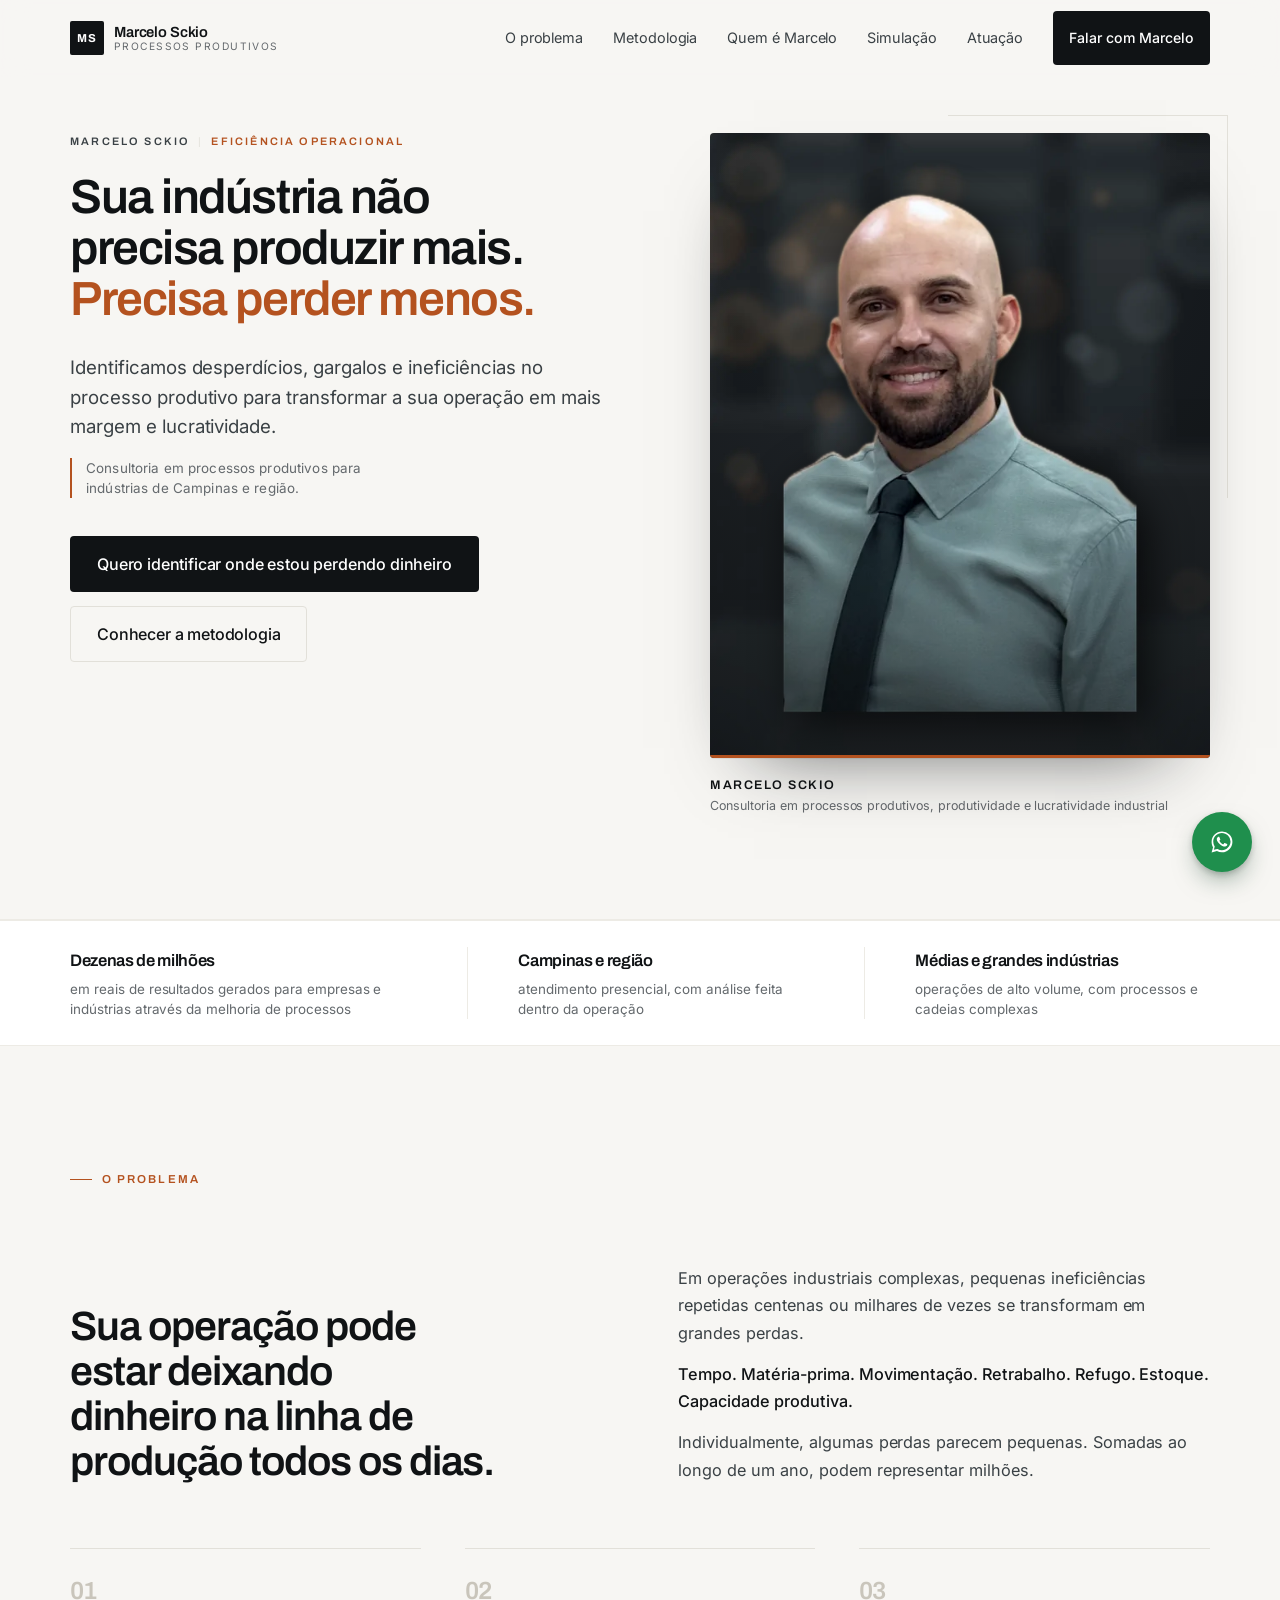
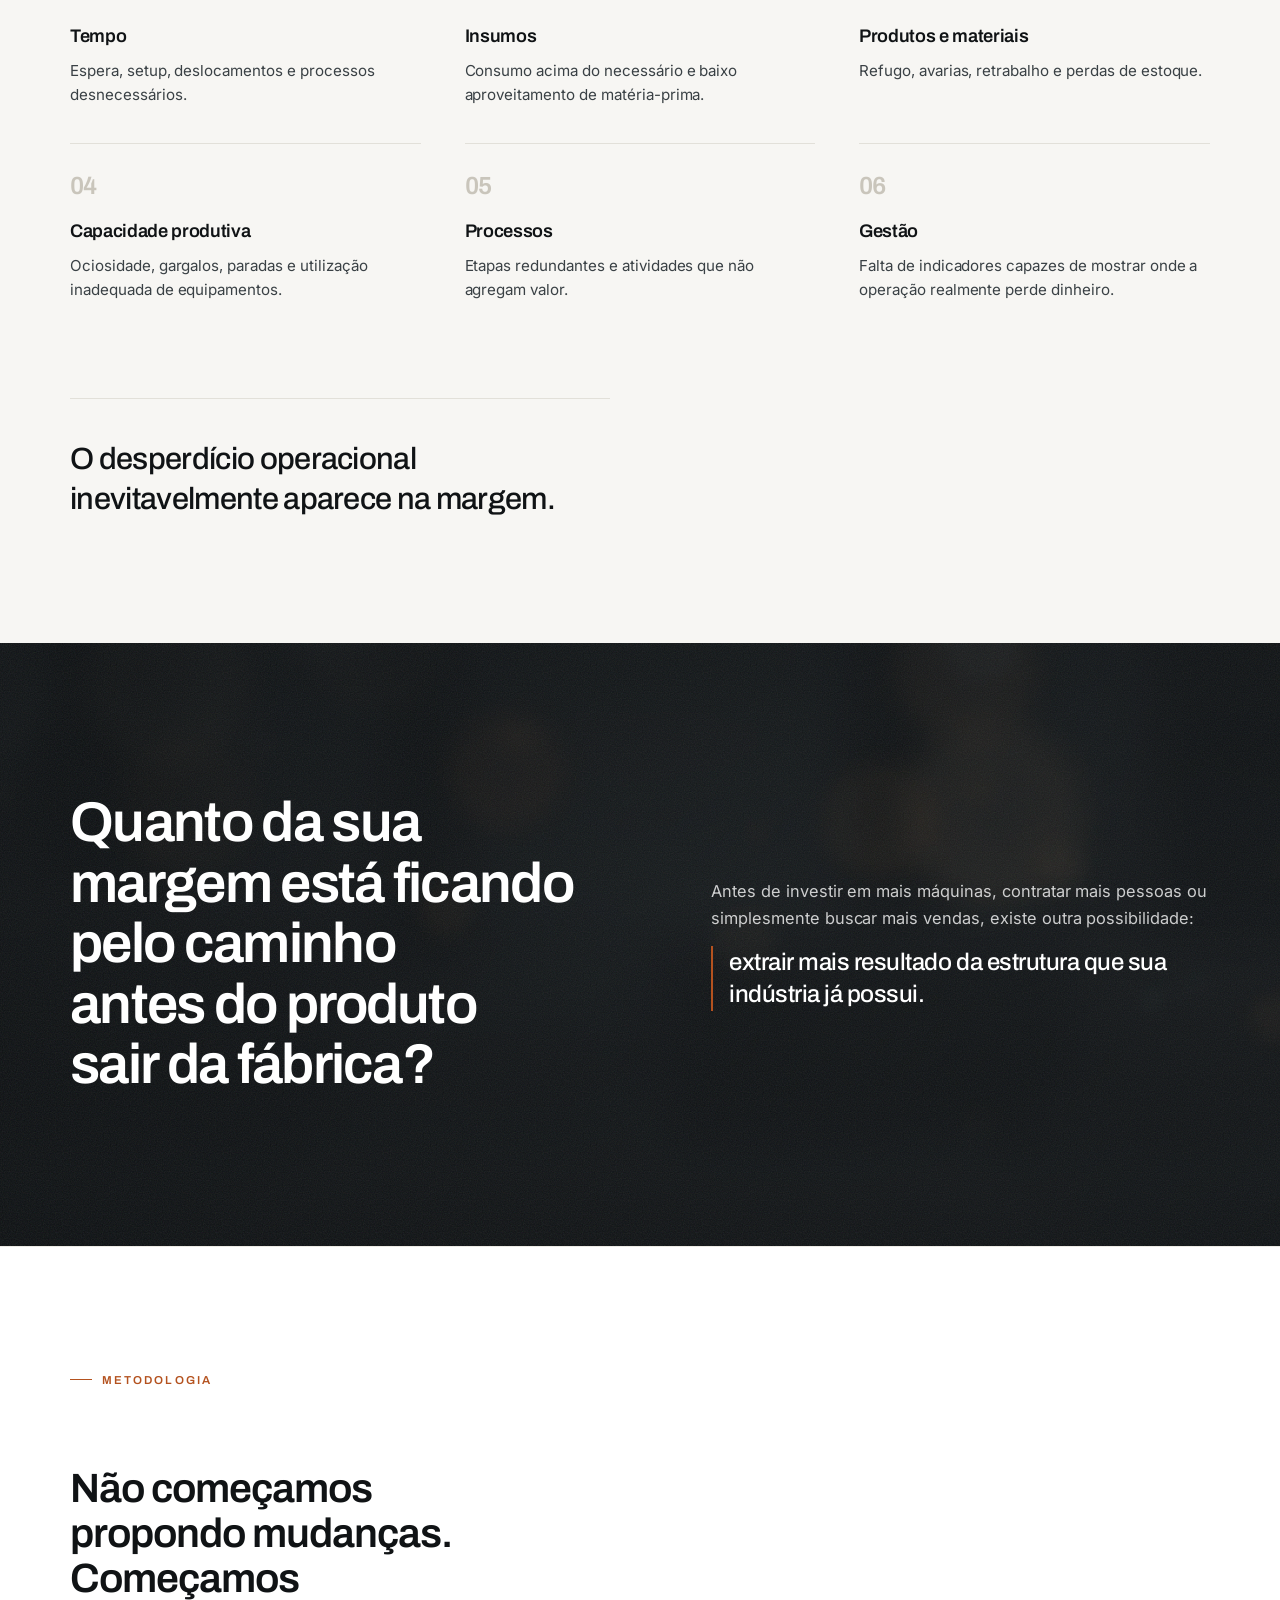
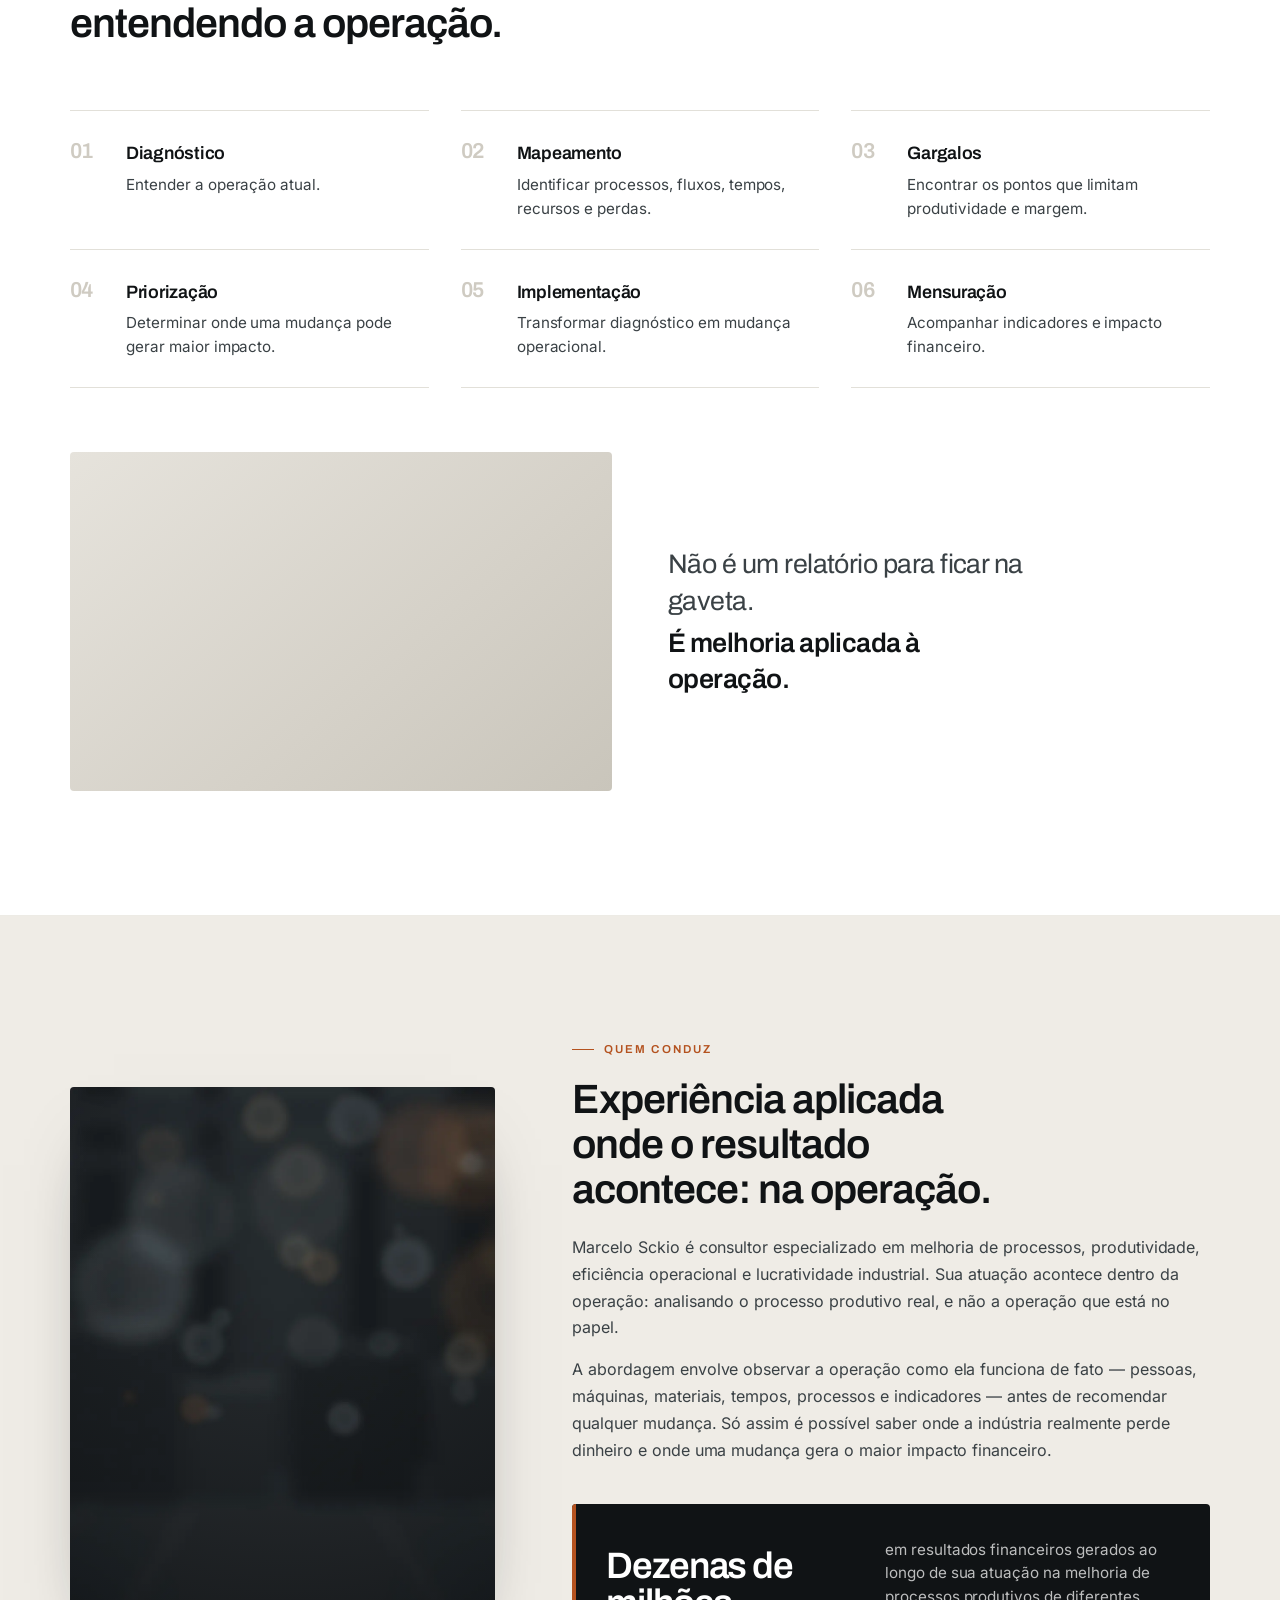
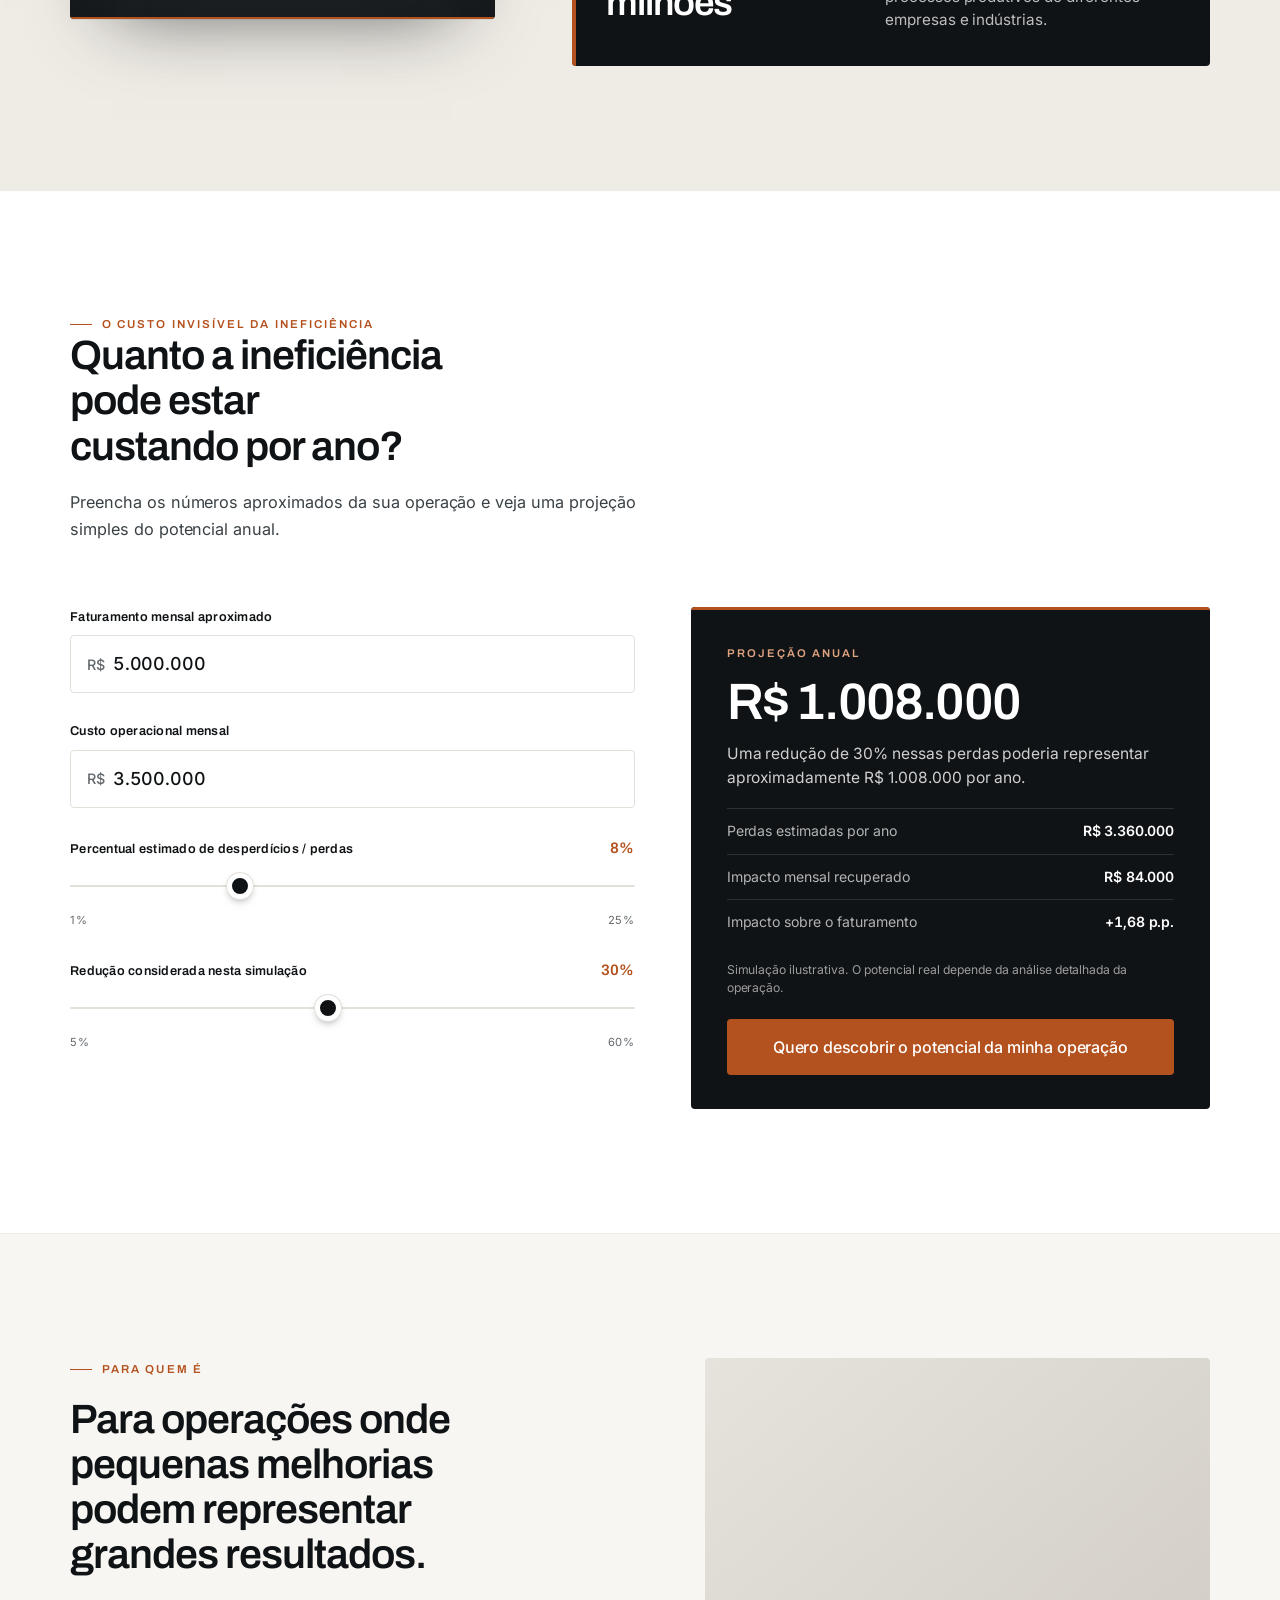
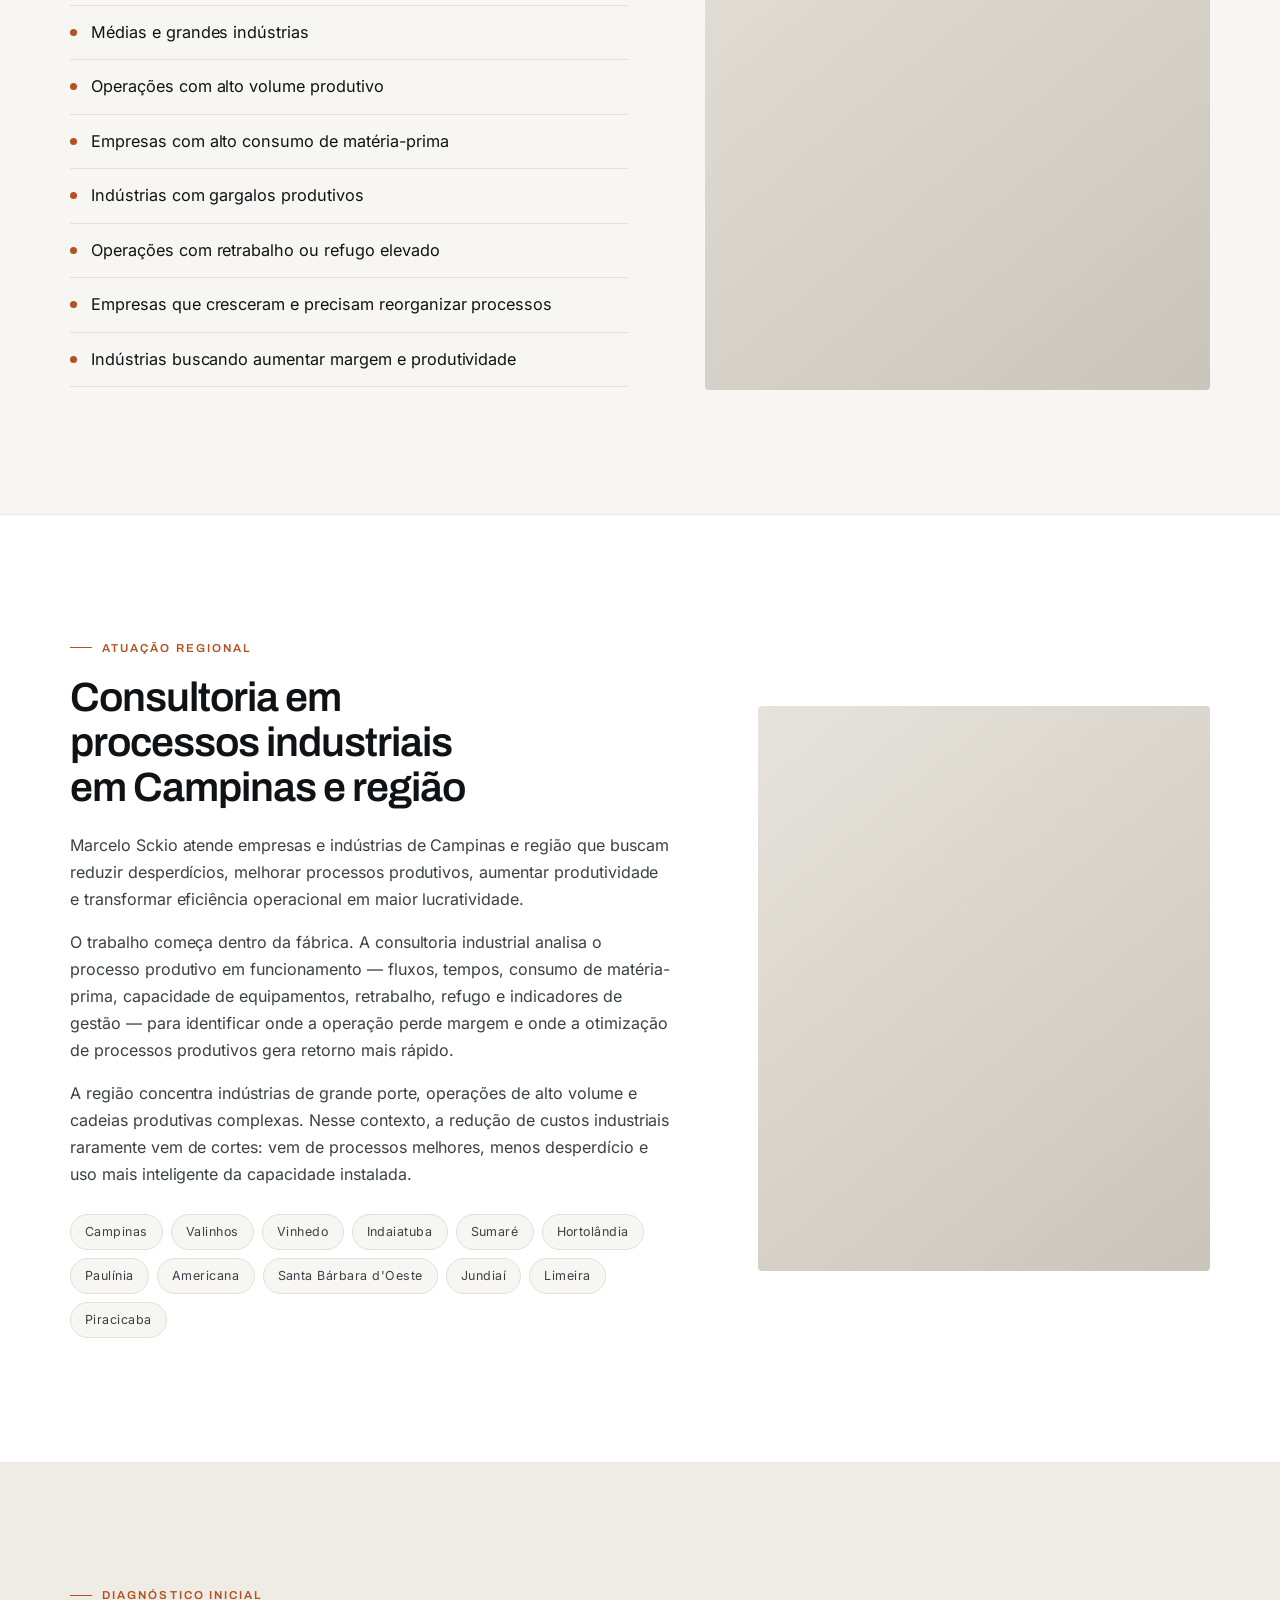
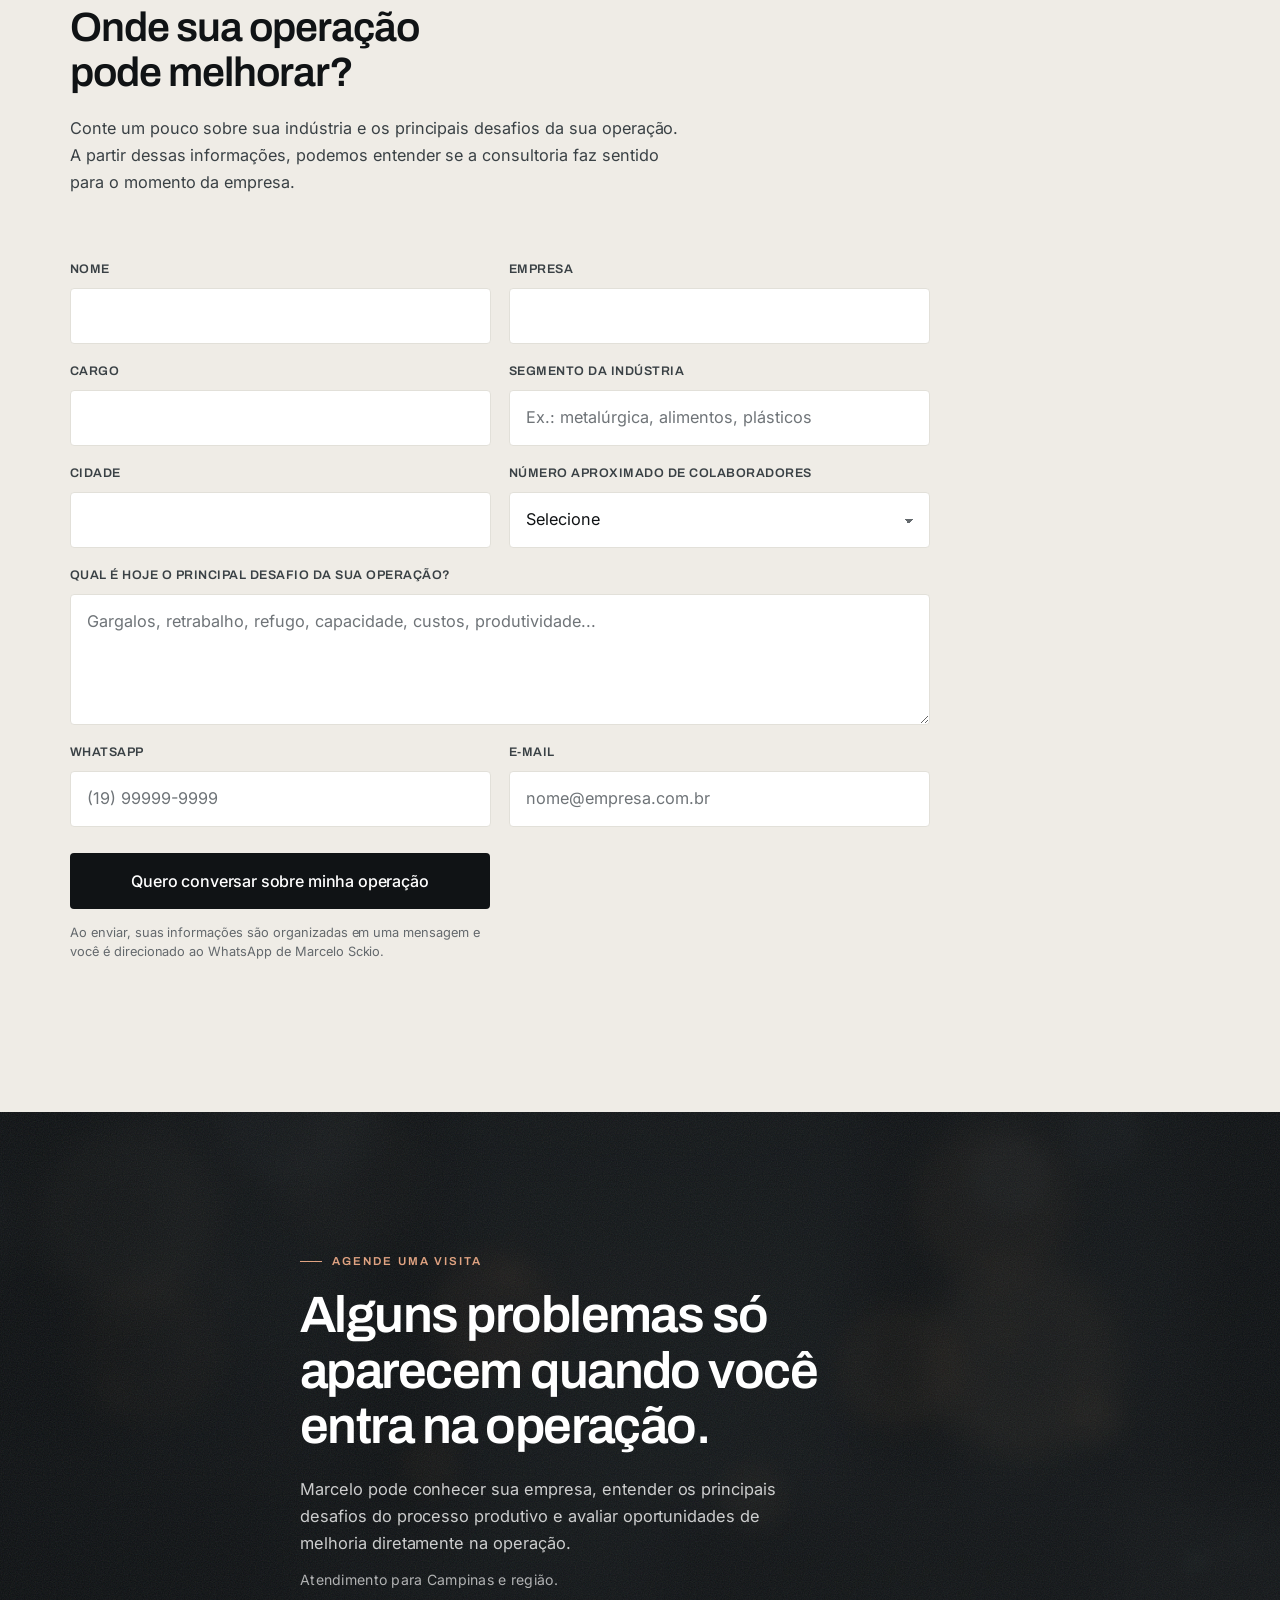
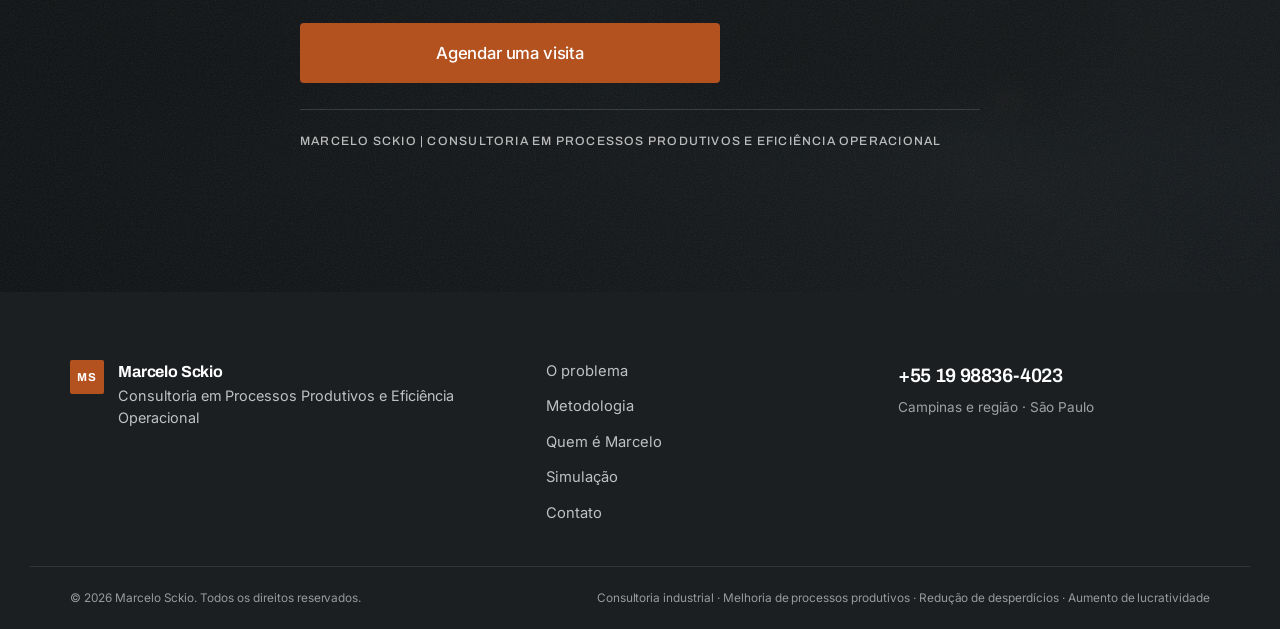
==== commit 074c30a1: "Refina o design e coloca Marcelo em ambiente industrial Retrato: o recorte real do Marcelo passa a s" ====
--- a/marcelo-sckio/index.html
+++ b/marcelo-sckio/index.html
@@ -30,7 +30,8 @@
 
 <link rel="preload" href="assets/fonts/archivo-latin.woff2" as="font" type="font/woff2" crossorigin>
 <link rel="preload" href="assets/fonts/inter-latin.woff2" as="font" type="font/woff2" crossorigin>
-<link rel="preload" as="image" href="assets/img/marcelo-hero-560.webp" imagesrcset="assets/img/marcelo-hero-400.webp 400w, assets/img/marcelo-hero-560.webp 560w, assets/img/marcelo-hero-788.webp 788w" imagesizes="(min-width: 1024px) 490px, (min-width: 760px) 420px, 92vw" fetchpriority="high">
+<link rel="preload" as="image" href="assets/img/marcelo-cena-620.webp" imagesrcset="assets/img/marcelo-cena-420.webp 420w, assets/img/marcelo-cena-620.webp 620w, assets/img/marcelo-cena-900.webp 900w" imagesizes="(min-width: 1024px) 520px, (min-width: 760px) 440px, 94vw" fetchpriority="high">
+<link rel="preload" as="image" href="assets/img/fabrica-retrato-1200.webp">
 <link rel="preconnect" href="https://images.pexels.com" crossorigin>
 <link rel="stylesheet" href="assets/css/styles.css">
 
@@ -72,7 +73,7 @@
       "@id": "https://www.marcelosckio.com.br/#marcelo",
       "name": "Marcelo Sckio",
       "jobTitle": "Consultor em Processos Produtivos e Eficiência Operacional",
-      "image": "https://www.marcelosckio.com.br/assets/img/marcelo-hero-788.webp",
+      "image": "https://www.marcelosckio.com.br/assets/img/marcelo-cena-900.webp",
       "telephone": "+5519988364023",
       "knowsAbout": [
         "Melhoria de processos produtivos",
@@ -136,21 +137,21 @@
         <em>Precisa perder menos.</em>
       </h1>
 
-      <div class="hero__figure reveal">
-        <div class="portrait">
-          <img
-            src="assets/img/marcelo-hero-560.webp"
-            srcset="assets/img/marcelo-hero-400.webp 400w, assets/img/marcelo-hero-560.webp 560w, assets/img/marcelo-hero-788.webp 788w"
-            sizes="(min-width: 1024px) 490px, (min-width: 760px) 420px, 92vw"
-            width="788" height="1290"
-            alt="Marcelo Sckio, consultor em processos produtivos e eficiência operacional"
+      <figure class="hero__figure reveal">
+        <div class="cena">
+          <img class="cena__figura"
+            src="assets/img/marcelo-cena-620.webp"
+            srcset="assets/img/marcelo-cena-420.webp 420w, assets/img/marcelo-cena-620.webp 620w, assets/img/marcelo-cena-900.webp 900w"
+            sizes="(min-width: 1024px) 520px, (min-width: 760px) 440px, 94vw"
+            width="1134" height="1393"
+            alt="Marcelo Sckio, consultor em processos produtivos, em ambiente industrial"
             fetchpriority="high" decoding="async">
         </div>
-        <p class="portrait__caption">
+        <figcaption class="cena__legenda">
           <strong>Marcelo Sckio</strong>
-          Consultoria em processos produtivos, produtividade e lucratividade industrial
-        </p>
-      </div>
+          <span>Consultoria em processos produtivos, produtividade e lucratividade industrial</span>
+        </figcaption>
+      </figure>
 
       <p class="hero__sub reveal">
         Identificamos desperdícios, gargalos e ineficiências no processo produtivo para transformar a sua operação em mais margem e lucratividade.
@@ -165,10 +166,24 @@
         <a class="btn btn--ghost" href="#metodologia">Conhecer a metodologia</a>
       </div>
 
-      <p class="hero__proof reveal">
-        <span class="hero__proof-rule" aria-hidden="true"></span>
-        Dezenas de milhões de reais em resultados gerados para empresas e indústrias através da melhoria de processos.
-      </p>
+    </div>
+  </section>
+
+  <!-- ============ CREDENCIAIS ============ -->
+  <section class="credenciais" aria-label="Credenciais de atuação">
+    <div class="shell credenciais__grid reveal-stagger">
+      <div class="credencial">
+        <strong>Dezenas de milhões</strong>
+        <span>em reais de resultados gerados para empresas e indústrias através da melhoria de processos</span>
+      </div>
+      <div class="credencial">
+        <strong>Campinas e região</strong>
+        <span>atendimento presencial, com análise feita dentro da operação</span>
+      </div>
+      <div class="credencial">
+        <strong>Médias e grandes indústrias</strong>
+        <span>operações de alto volume, com processos e cadeias complexas</span>
+      </div>
     </div>
   </section>
 
@@ -314,12 +329,12 @@
   <section class="section section--marcelo" id="marcelo">
     <div class="shell autoridade">
       <div class="autoridade__media reveal">
-        <div class="portrait portrait--dark">
-          <img
-            src="assets/img/marcelo-retrato-560.webp"
-            srcset="assets/img/marcelo-retrato-360.webp 360w, assets/img/marcelo-retrato-560.webp 560w, assets/img/marcelo-retrato-750.webp 750w"
-            sizes="(min-width: 1024px) 420px, (min-width: 640px) 360px, 92vw"
-            width="750" height="1110" loading="lazy" decoding="async"
+        <div class="cena cena--escura">
+          <img class="cena__figura"
+            src="assets/img/marcelo-cena-420.webp"
+            srcset="assets/img/marcelo-cena-420.webp 420w, assets/img/marcelo-cena-620.webp 620w"
+            sizes="(min-width: 1024px) 420px, (min-width: 640px) 360px, 88vw"
+            width="1134" height="1393" loading="lazy" decoding="async"
             alt="Marcelo Sckio, consultor especializado em melhoria de processos produtivos">
         </div>
       </div>
--- a/marcelo-sckio/assets/css/styles.css
+++ b/marcelo-sckio/assets/css/styles.css
@@ -183,41 +183,59 @@
 }
 .hero__proof-rule{width:46px;height:1px;background:var(--line);display:block}
 
-.hero__figure{margin-top:4px}
-.portrait{
-  position:relative;aspect-ratio:3/4;border-radius:var(--radius);overflow:hidden;
-  background:radial-gradient(120% 82% at 50% 0%,#fff 0%,var(--paper-2) 55%,#e6e2da 100%);
-  box-shadow:0 1px 0 rgba(16,19,21,.05),0 26px 60px -34px rgba(16,19,21,.5);
+.hero__figure{margin-top:6px}
+.cena{
+  position:relative;aspect-ratio:4/5;overflow:hidden;border-radius:var(--radius);
+  background:#14181b url('../img/fabrica-retrato-1200.webp') center/cover no-repeat;
+  box-shadow:0 1px 0 rgba(16,19,21,.06),0 34px 74px -44px rgba(16,19,21,.7);
   isolation:isolate;
 }
-.portrait::after{content:"";position:absolute;left:0;right:0;bottom:0;height:3px;background:var(--accent);z-index:2}
-.portrait img{width:100%;height:100%;object-fit:contain;object-position:center bottom;
-  filter:drop-shadow(0 22px 36px rgba(16,19,21,.18))}
-.portrait--dark{background:linear-gradient(170deg,#262b2e 0%,#121618 100%);aspect-ratio:4/5}
-.portrait--dark img{object-fit:contain;object-position:center bottom;filter:none}
-.portrait__caption{
-  margin-top:14px;font-size:.76rem;line-height:1.5;color:var(--muted);
+.cena::after{
+  content:"";position:absolute;inset:0;z-index:2;pointer-events:none;
+  background:radial-gradient(118% 88% at 50% 20%,rgba(8,10,12,0) 38%,rgba(8,10,12,.55) 100%);
+  border-bottom:3px solid var(--accent);
+}
+.cena__figura{width:100%;height:100%;object-fit:cover;object-position:center bottom;display:block}
+.cena--escura{background-image:url('../img/fabrica-escura-1000.webp')}
+.cena--escura::after{border-bottom-width:2px}
+.cena__legenda{
+  margin-top:14px;font-size:.78rem;line-height:1.5;color:var(--muted);
   display:flex;flex-direction:column;gap:3px;
 }
-.portrait__caption strong{
+.cena__legenda strong{
   font-family:var(--font-display);font-size:.78rem;font-weight:600;color:var(--ink);
   letter-spacing:.12em;text-transform:uppercase;
 }
 
+/* ---------- Credenciais ---------- */
+.credenciais{background:var(--white);border-block:1px solid var(--line-soft)}
+.credenciais__grid{display:grid}
+.credencial{padding-block:20px;border-top:1px solid var(--line-soft)}
+.credencial:first-child{border-top:0}
+.credencial strong{
+  display:block;font-family:var(--font-display);font-size:1.04rem;font-weight:600;
+  letter-spacing:-.02em;color:var(--ink);margin-bottom:5px;
+}
+.credencial span{font-size:.84rem;line-height:1.5;color:var(--muted);display:block;max-width:44ch}
+
 /* ---------- Cards (problema) ---------- */
-.cards{display:grid;gap:14px}
+.cards{display:grid;gap:0}
 .card{
-  position:relative;background:var(--white);border:1px solid var(--line);
-  border-radius:var(--radius);padding:24px 22px 26px;
-  transition:border-color .25s var(--ease),transform .25s var(--ease),box-shadow .25s var(--ease);
-}
+  position:relative;padding:24px 0 26px;border-top:1px solid var(--line);
+}
+.card::before{
+  content:"";position:absolute;left:0;top:-1px;width:0;height:1px;background:var(--accent);
+  transition:width .45s var(--ease);
+}
+.card:hover::before{width:100%}
 .card__index{
-  font-family:var(--font-display);font-size:.7rem;font-weight:600;letter-spacing:.16em;
-  color:var(--accent);display:block;margin-bottom:12px;
-}
-.card__title{font-family:var(--font-display);font-size:1.12rem;font-weight:600;letter-spacing:-.015em;margin-bottom:8px}
-.card p{font-size:.945rem;line-height:1.6;color:var(--graphite)}
-.card:hover{border-color:var(--ink);transform:translateY(-2px);box-shadow:0 18px 40px -30px rgba(16,19,21,.55)}
+  font-family:var(--font-display);font-size:1.35rem;font-weight:600;letter-spacing:-.03em;
+  color:#c9c5bb;display:block;line-height:1;margin-bottom:14px;
+  transition:color .3s var(--ease);
+}
+.card:hover .card__index{color:var(--accent)}
+.card__title{font-family:var(--font-display);font-size:1.14rem;font-weight:600;letter-spacing:-.018em;margin-bottom:8px}
+.card p{font-size:.945rem;line-height:1.6;color:var(--graphite);max-width:40ch}
 
 .statement{
   margin-top:clamp(36px,7vw,60px);padding-top:clamp(28px,5vw,40px);border-top:1px solid var(--line);
@@ -226,13 +244,16 @@
 }
 
 /* ---------- IMPACTO ---------- */
-.impacto{position:relative;background:var(--ink);color:#fff;isolation:isolate;overflow:hidden;
+.impacto{position:relative;color:#fff;isolation:isolate;overflow:hidden;
+  background:var(--ink) url('../img/fabrica-larga-1920.webp') center/cover no-repeat;
   padding-block:clamp(76px,16vw,150px)}
 .impacto__media{position:absolute;inset:0;z-index:-2;display:block}
-.impacto__media img{width:100%;height:100%;object-fit:cover;filter:grayscale(.55) contrast(1.05) brightness(.62)}
+.impacto__media img{width:100%;height:100%;object-fit:cover;filter:grayscale(.5) contrast(1.06) brightness(.7)}
 .impacto::before{
   content:"";position:absolute;inset:0;z-index:-1;
-  background:linear-gradient(180deg,rgba(16,19,21,.92) 0%,rgba(16,19,21,.72) 45%,rgba(16,19,21,.94) 100%);
+  background:
+    linear-gradient(180deg,rgba(10,13,15,.74) 0%,rgba(10,13,15,.56) 42%,rgba(10,13,15,.84) 100%),
+    linear-gradient(100deg,rgba(10,13,15,.55) 0%,rgba(10,13,15,0) 68%);
 }
 .impacto__title{
   font-family:var(--font-display);font-weight:600;
@@ -254,9 +275,11 @@
 }
 .step:last-child{border-bottom:1px solid var(--line)}
 .step__num{
-  font-family:var(--font-display);font-size:.78rem;font-weight:600;letter-spacing:.1em;
-  color:var(--accent);padding-top:4px;min-width:26px;
-}
+  font-family:var(--font-display);font-size:1.35rem;font-weight:600;letter-spacing:-.03em;
+  color:#cfcbc2;line-height:1;padding-top:2px;min-width:38px;
+  transition:color .3s var(--ease);
+}
+.step:hover .step__num{color:var(--accent)}
 .step__body h3{font-family:var(--font-display);font-size:1.12rem;font-weight:600;letter-spacing:-.015em;margin-bottom:5px}
 .step__body p{font-size:.95rem;color:var(--graphite);line-height:1.58}
 
@@ -397,13 +420,16 @@
 .form__status{margin-top:10px;font-size:.88rem;text-align:center;color:var(--accent);min-height:1.2em}
 
 /* ---------- Visita ---------- */
-.visita{position:relative;background:var(--ink);color:#fff;isolation:isolate;overflow:hidden;
+.visita{position:relative;color:#fff;isolation:isolate;overflow:hidden;
+  background:var(--ink) url('../img/fabrica-larga-1920.webp') center/cover no-repeat;
   padding-block:clamp(72px,15vw,140px)}
 .visita__media{position:absolute;inset:0;z-index:-2;display:block}
-.visita__media img{width:100%;height:100%;object-fit:cover;filter:grayscale(.6) contrast(1.05) brightness(.55)}
+.visita__media img{width:100%;height:100%;object-fit:cover;filter:grayscale(.55) contrast(1.06) brightness(.62)}
 .visita::before{
   content:"";position:absolute;inset:0;z-index:-1;
-  background:linear-gradient(200deg,rgba(16,19,21,.93) 0%,rgba(16,19,21,.8) 50%,rgba(16,19,21,.96) 100%);
+  background:
+    linear-gradient(200deg,rgba(10,13,15,.80) 0%,rgba(10,13,15,.62) 48%,rgba(10,13,15,.88) 100%),
+    linear-gradient(80deg,rgba(10,13,15,.5) 0%,rgba(10,13,15,0) 70%);
 }
 .visita__title{
   font-family:var(--font-display);font-weight:600;
@@ -459,6 +485,12 @@
 .wa:hover .wa__icon{background:#187a41;transform:translateY(-2px)}
 .wa.is-hidden{opacity:0;visibility:hidden;transform:translateY(12px) scale(.9);pointer-events:none}
 
+/* ---------- Textura ---------- */
+.impacto::after,.visita::after{
+  content:"";position:absolute;inset:0;z-index:-1;pointer-events:none;opacity:.5;
+  background-image:url("data:image/svg+xml,%3Csvg xmlns='http://www.w3.org/2000/svg' width='160' height='160'%3E%3Cfilter id='n'%3E%3CfeTurbulence type='fractalNoise' baseFrequency='.85' numOctaves='3'/%3E%3C/filter%3E%3Crect width='160' height='160' filter='url(%23n)' opacity='.22'/%3E%3C/svg%3E");
+}
+
 /* ---------- Reveal ---------- */
 .reveal,.reveal-stagger > *{opacity:0;transform:translateY(18px);transition:opacity .7s var(--ease),transform .7s var(--ease)}
 .reveal.is-visible,.reveal-stagger.is-visible > *{opacity:1;transform:none}
@@ -475,7 +507,6 @@
 .method-note__media.is-broken,.publico__media.is-broken,.regiao__media.is-broken{
   background:linear-gradient(140deg,#e6e3dc 0%,#d5d1c8 60%,#c9c5bb 100%);
 }
-.impacto__media.is-broken,.visita__media.is-broken{background:linear-gradient(140deg,#20262a 0%,#101315 70%)}
 
 /* =========================================================
    TABLET  ≥ 640px
@@ -483,11 +514,17 @@
 @media (min-width:640px){
   :root{--gutter:32px}
   .hero__title{font-size:clamp(2.4rem,5vw,3.2rem)}
-  .hero__figure{max-width:420px}
+  .hero__figure{max-width:440px}
   .hero__sub{font-size:1.08rem}
   .autoridade__media{max-width:360px}
   .hero__actions{display:flex;flex-wrap:wrap;align-items:center}
-  .cards{grid-template-columns:repeat(2,1fr);gap:16px}
+  .cards{grid-template-columns:repeat(2,1fr);column-gap:clamp(24px,4vw,48px)}
+  .credenciais__grid{grid-template-columns:repeat(3,1fr);column-gap:clamp(24px,4vw,56px)}
+  .credencial{border-top:0;padding-block:26px;position:relative}
+  .credencial + .credencial{padding-left:clamp(24px,4vw,56px)}
+  .credencial + .credencial::before{
+    content:"";position:absolute;left:0;top:26px;bottom:26px;width:1px;background:var(--line-soft);
+  }
   .form__grid{grid-template-columns:repeat(2,1fr)}
   .field--full{grid-column:1/-1}
   .form .btn{max-width:420px}
@@ -558,14 +595,13 @@
   .hero__proof{margin-top:34px}
   .hero__figure{
     grid-column:2;grid-row:1 / span 6;align-self:center;justify-self:end;
-    width:100%;max-width:490px;margin-top:0;position:relative;
+    width:100%;max-width:520px;margin-top:0;position:relative;
   }
   .hero__figure::before{
     content:"";position:absolute;right:-18px;top:-18px;width:56%;height:56%;
     border:1px solid var(--line);border-left:0;border-bottom:0;z-index:-1;
   }
-  .portrait{aspect-ratio:3/4}
-  .portrait__caption{margin-top:18px}
+  .cena__legenda{margin-top:18px}
 
   /* Sections */
   .section__head{display:grid;grid-template-columns:minmax(0,1fr) minmax(0,1fr);gap:clamp(40px,6vw,80px);align-items:end}
@@ -576,8 +612,9 @@
   .section__head--center .section__lead{margin-top:20px}
   .section__head--center{display:block}
 
-  .cards{grid-template-columns:repeat(3,1fr);gap:20px}
-  .card{padding:30px 28px 34px}
+  .cards{grid-template-columns:repeat(3,1fr);column-gap:clamp(28px,3.4vw,56px)}
+  .card{padding:30px 0 36px}
+  .card__index{font-size:1.55rem;margin-bottom:18px}
 
   .statement{max-width:30ch;font-size:clamp(1.5rem,2.4vw,2.05rem)}
 
